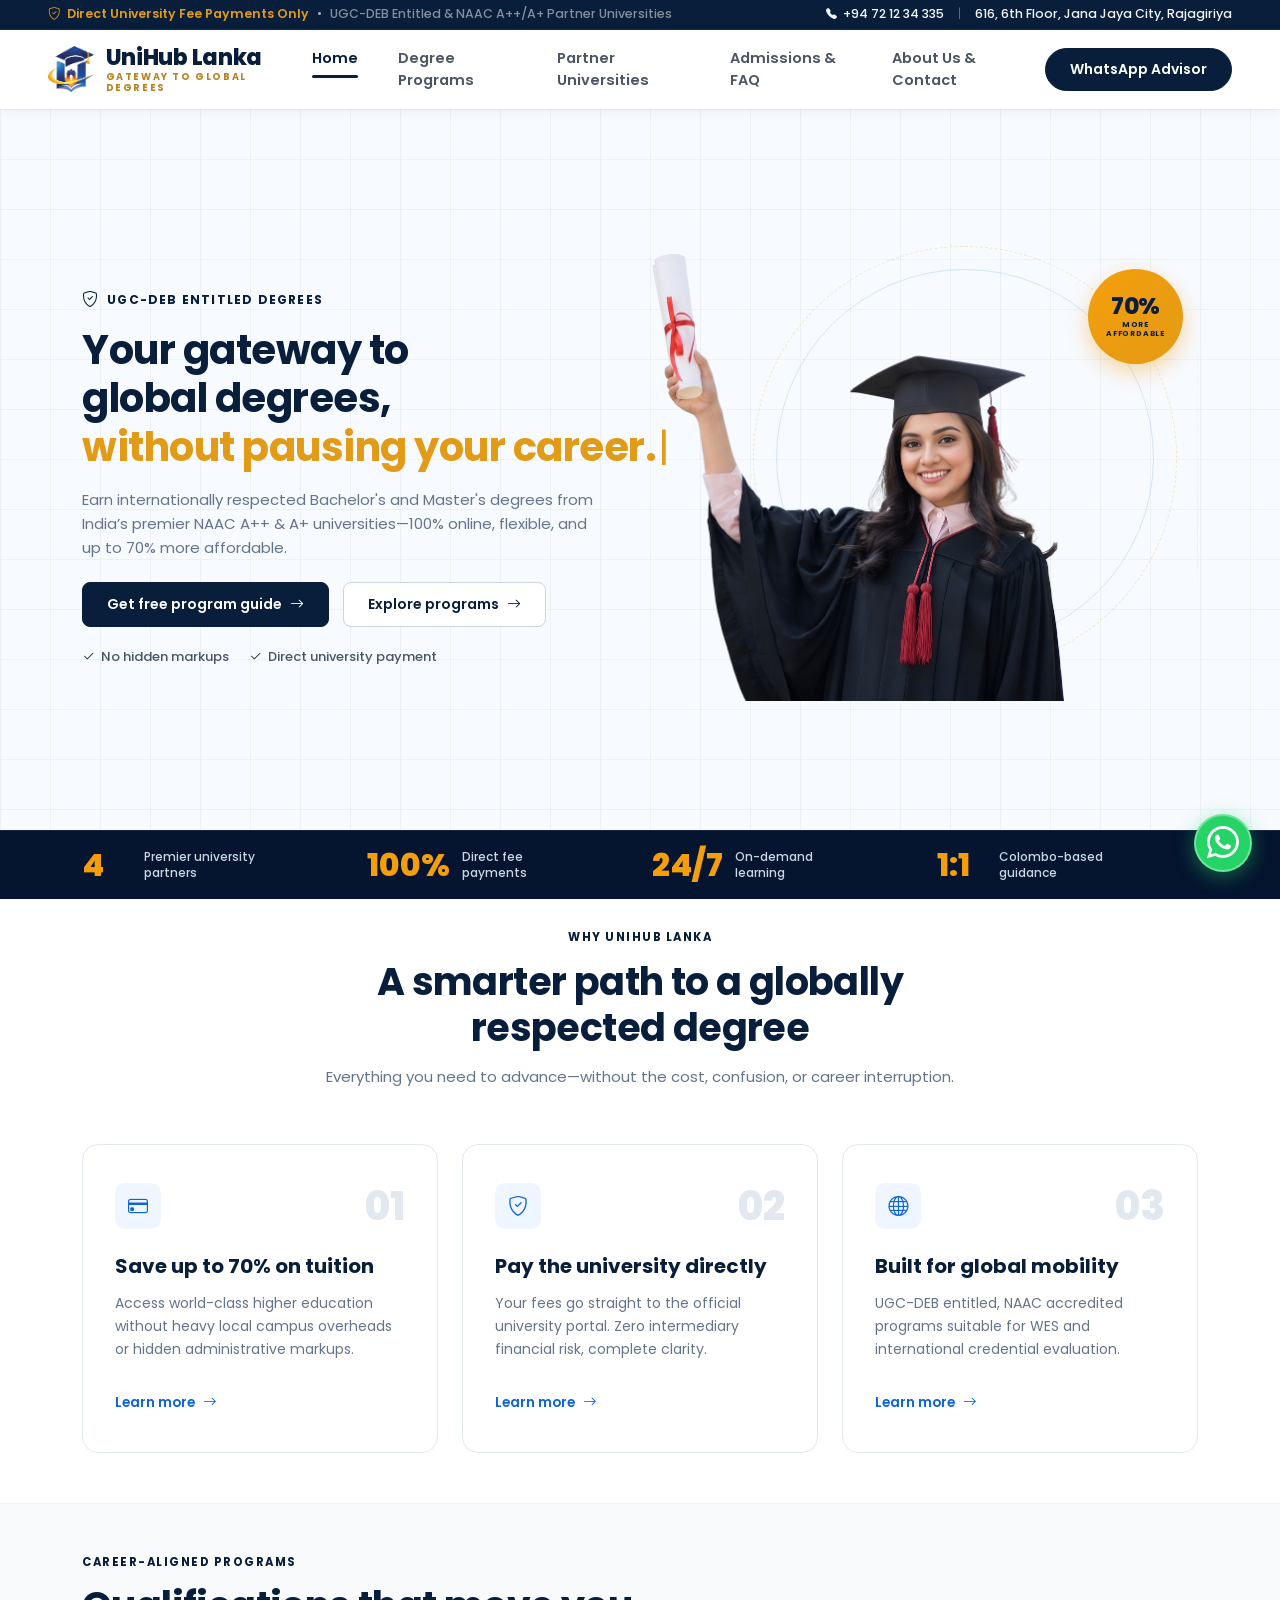
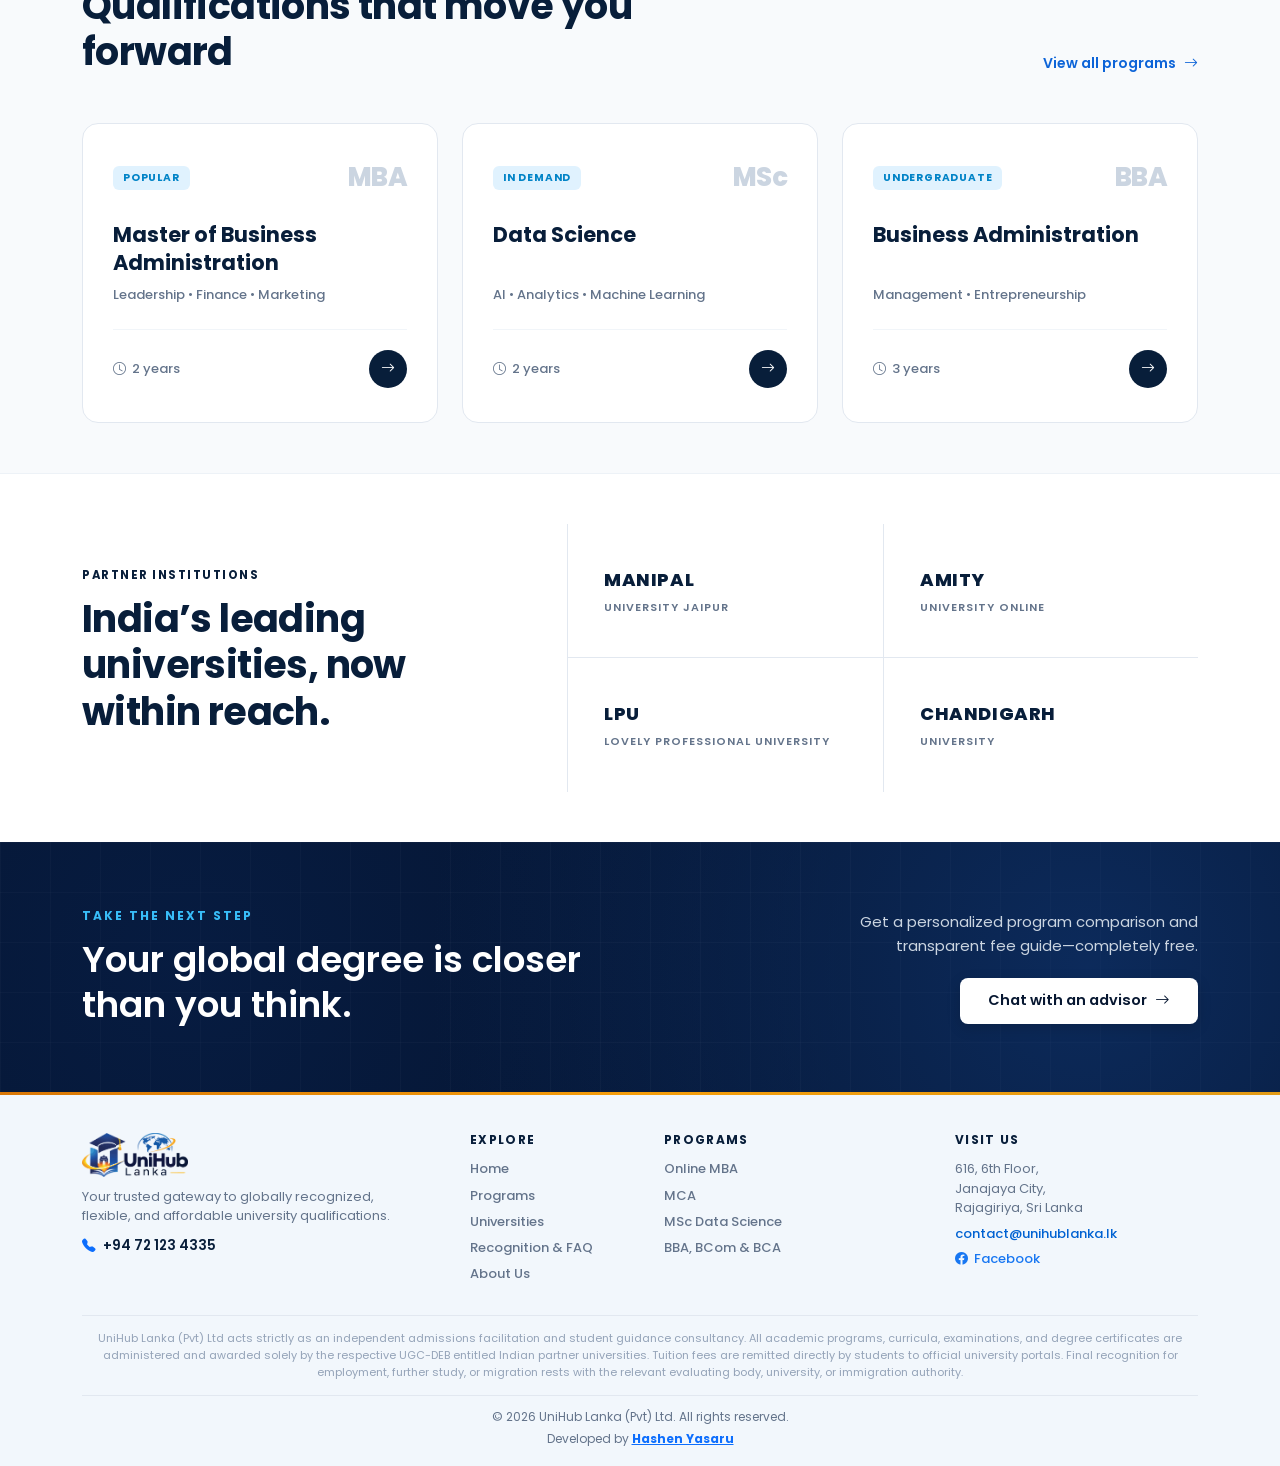
==== index.html @ 84b4eb57 "j" ====
<!DOCTYPE html>
<html lang="en">

<head>
  <meta charset="UTF-8">
  <meta name="viewport" content="width=device-width, initial-scale=1.0">
  <title>UniHub Lanka - Gateway to Global Degrees</title>

  <!-- Google Fonts: Poppins -->
  <link rel="preconnect" href="https://fonts.googleapis.com">
  <link rel="preconnect" href="https://fonts.gstatic.com" crossorigin>
  <link href="https://fonts.googleapis.com/css2?family=Poppins:wght@400;500;600;700;800&display=swap" rel="stylesheet">

  <!-- Bootstrap 5 CSS -->
  <link href="https://cdn.jsdelivr.net/npm/bootstrap@5.3.3/dist/css/bootstrap.min.css" rel="stylesheet">

  <!-- Bootstrap Icons -->
  <link rel="stylesheet" href="https://cdn.jsdelivr.net/npm/bootstrap-icons@1.11.3/font/bootstrap-icons.min.css">

  <!-- Custom CSS -->
  <link rel="stylesheet" href="css/style.css">
</head>

<body>

  <!-- ===================================================
       TOP ANNOUNCEMENT BAR (Top Strip)
       =================================================== -->
  <header class="top-bar">
    <div class="container-fluid px-lg-5 px-3">
      <div class="d-flex flex-wrap justify-content-between align-items-center gap-2">

        <!-- Left: Trust Badges -->
        <div class="d-flex align-items-center flex-wrap">
          <span class="top-bar-badge">
            <i class="bi bi-shield-check"></i> Direct University Fee Payments Only
          </span>
          <span class="top-bar-divider-dot">•</span>
          <span class="text-white-50">UGC-DEB Entitled & NAAC A++/A+ Partner Universities</span>
        </div>

        <!-- Right: Contact & Location Info -->
        <div class="d-none d-md-flex align-items-center">
          <a href="tel:+94721234335" class="top-bar-info">
            <i class="bi bi-telephone-fill small"></i> +94 72 12 34 335
          </a>
          <span class="top-bar-sep">|</span>
          <span class="top-bar-info">
            616, 6th Floor, Jana Jaya City, Rajagiriya
          </span>
        </div>

      </div>
    </div>
  </header>

  <!-- ===================================================
       MAIN NAVIGATION BAR
       =================================================== -->
  <nav class="navbar navbar-expand-lg main-navbar">
    <div class="container-fluid px-lg-5 px-3">

      <!-- Logo & Brand Name -->
      <a class="brand-wrapper" href="index.html">
        <img src="assest/1.png" alt="UniHub Lanka Logo" class="brand-emblem">
        <div class="brand-text-group">
          <span class="brand-title">UniHub Lanka</span>
          <span class="brand-subtitle">GATEWAY TO GLOBAL DEGREES</span>
        </div>
      </a>

      <!-- Mobile Hamburger Toggler Button -->
      <button class="navbar-toggler border-0 shadow-none" type="button" data-bs-toggle="collapse"
        data-bs-target="#unihubNavbar" aria-controls="unihubNavbar" aria-expanded="false"
        aria-label="Toggle navigation">
        <i class="bi bi-list fs-1 text-dark"></i>
      </button>

      <!-- Nav Links & CTA -->
      <div class="collapse navbar-collapse" id="unihubNavbar">

        <!-- Navigation Links -->
        <ul class="navbar-nav mx-auto mb-2 mb-lg-0">
          <li class="nav-item">
            <a class="nav-link active" aria-current="page" href="index.html">Home</a>
          </li>
          <li class="nav-item">
            <a class="nav-link" href="programs.html">Degree Programs</a>
          </li>
          <li class="nav-item">
            <a class="nav-link" href="universities.html">Partner Universities</a>
          </li>
          <li class="nav-item">
            <a class="nav-link" href="admissions-faq.html">Admissions & FAQ</a>
          </li>
          <li class="nav-item">
            <a class="nav-link" href="about.html">About Us & Contact</a>
          </li>
        </ul>

        <!-- Right CTA Button -->
        <div class="nav-cta-wrapper d-flex align-items-center">
          <a href="https://wa.me/94721234335" target="_blank" rel="noopener noreferrer" class="btn-whatsapp-advisor">
            WhatsApp Advisor
          </a>
        </div>

      </div>

    </div>
  </nav>

  <!-- ===================================================
       HOMEPAGE HERO SECTION
       =================================================== -->
  <section class="home-hero-section">
    <div class="container hero-main-container">
      <div class="row align-items-center hero-row">

        <!-- Left Content Column -->
        <div class="col-lg-6 col-12 hero-content-col">
          <div class="hero-entitled-badge">
            <i class="bi bi-shield-check"></i> UGC-DEB ENTITLED DEGREES
          </div>
          <h1 class="home-hero-title">
            Your gateway to<br>
            global degrees,<br>
            <span class="typewriter-line"><span id="typewriterText" class="typewriter-dynamic">without pausing your
                career.</span><span class="typewriter-cursor">|</span></span>
          </h1>
          <p class="home-hero-subtext">
            Earn internationally respected Bachelor's and Master's degrees from India’s premier NAAC A++ & A+
            universities—100% online, flexible, and up to 70% more affordable.
          </p>
          <div class="home-hero-btns">
            <a href="https://wa.me/94721234335?text=Hello%20UniHub%20Lanka,%20I%20would%20like%20to%20get%20a%20free%20program%20guide."
              target="_blank" rel="noopener noreferrer" class="btn-hero-primary">
              Get free program guide <i class="bi bi-arrow-right"></i>
            </a>
            <a href="programs.html" class="btn-hero-secondary">
              Explore programs <i class="bi bi-arrow-right"></i>
            </a>
          </div>
          <div class="hero-trust-checks">
            <span><i class="bi bi-check2"></i> No hidden markups</span>
            <span><i class="bi bi-check2"></i> Direct university payment</span>
          </div>
        </div>

        <!-- Right Visual Column -->
        <div class="col-lg-6 col-12 hero-visual-col">
          <div class="home-hero-visual">
            <div class="hero-ring-back"></div>
            <div class="hero-floating-badge">
              <span class="floating-badge-percent">70%</span>
              <span class="floating-badge-label">MORE<br>AFFORDABLE</span>
            </div>
            <img src="assest/hero-graduate.png" alt="UniHub Lanka Graduate Student" class="hero-student-img">
          </div>
        </div>

      </div>
    </div>

    <!-- Bottom Dark Stats Strip -->
    <div class="hero-stats-strip">
      <div class="container">
        <div class="row g-4 align-items-center justify-content-between">
          <div class="col-6 col-lg-3 hero-stat-item">
            <div class="stat-number">4</div>
            <div class="stat-label">Premier university<br>partners</div>
          </div>
          <div class="col-6 col-lg-3 hero-stat-item">
            <div class="stat-number">100%</div>
            <div class="stat-label">Direct fee<br>payments</div>
          </div>
          <div class="col-6 col-lg-3 hero-stat-item">
            <div class="stat-number">24/7</div>
            <div class="stat-label">On-demand<br>learning</div>
          </div>
          <div class="col-6 col-lg-3 hero-stat-item">
            <div class="stat-number">1:1</div>
            <div class="stat-label">Colombo-based<br>guidance</div>
          </div>
        </div>
      </div>
    </div>
  </section>

  <!-- ===================================================
       SECTION 2: WHY UNIHUB LANKA
       =================================================== -->
  <section class="home-why-section">
    <div class="container">

      <!-- Section Header -->
      <div class="text-center">
        <span class="home-section-tag">WHY UNIHUB LANKA</span>
        <h2 class="home-section-title">A smarter path to a globally<br class="d-none d-md-block"> respected degree</h2>
        <p class="home-section-subtitle">
          Everything you need to advance—without the cost, confusion, or career interruption.
        </p>
      </div>

      <!-- 3 Feature Cards -->
      <div class="row g-4">

        <!-- Card 01 -->
        <div class="col-lg-4 col-md-6">
          <div class="why-card">
            <div>
              <div class="why-card-top">
                <div class="why-icon-box">
                  <i class="bi bi-credit-card"></i>
                </div>
                <div class="why-watermark">01</div>
              </div>
              <h3 class="why-card-title">Save up to 70% on tuition</h3>
              <p class="why-card-text">
                Access world-class higher education without heavy local campus overheads or hidden administrative
                markups.
              </p>
            </div>
            <div>
              <a href="programs.html" class="why-card-link">
                Learn more <i class="bi bi-arrow-right"></i>
              </a>
            </div>
          </div>
        </div>

        <!-- Card 02 -->
        <div class="col-lg-4 col-md-6">
          <div class="why-card">
            <div>
              <div class="why-card-top">
                <div class="why-icon-box">
                  <i class="bi bi-shield-check"></i>
                </div>
                <div class="why-watermark">02</div>
              </div>
              <h3 class="why-card-title">Pay the university directly</h3>
              <p class="why-card-text">
                Your fees go straight to the official university portal. Zero intermediary financial risk, complete
                clarity.
              </p>
            </div>
            <div>
              <a href="admissions-faq.html" class="why-card-link">
                Learn more <i class="bi bi-arrow-right"></i>
              </a>
            </div>
          </div>
        </div>

        <!-- Card 03 -->
        <div class="col-lg-4 col-md-6">
          <div class="why-card">
            <div>
              <div class="why-card-top">
                <div class="why-icon-box">
                  <i class="bi bi-globe"></i>
                </div>
                <div class="why-watermark">03</div>
              </div>
              <h3 class="why-card-title">Built for global mobility</h3>
              <p class="why-card-text">
                UGC-DEB entitled, NAAC accredited programs suitable for WES and international credential evaluation.
              </p>
            </div>
            <div>
              <a href="universities.html" class="why-card-link">
                Learn more <i class="bi bi-arrow-right"></i>
              </a>
            </div>
          </div>
        </div>

      </div>
    </div>
  </section>

  <!-- ===================================================
       SECTION 3: CAREER-ALIGNED PROGRAMS
       =================================================== -->
  <section class="home-programs-section">
    <div class="container">

      <!-- Section Header -->
      <div class="d-flex flex-column flex-md-row justify-content-between align-items-md-end gap-3 mb-5">
        <div>
          <span class="home-section-tag">CAREER-ALIGNED PROGRAMS</span>
          <h2 class="home-section-title mb-0">Qualifications that move you<br class="d-none d-md-block"> forward</h2>
        </div>
        <div>
          <a href="programs.html" class="home-programs-header-link">
            View all programs <i class="bi bi-arrow-right"></i>
          </a>
        </div>
      </div>

      <!-- 3 Program Cards -->
      <div class="row g-4">

        <!-- Program 1: MBA -->
        <div class="col-lg-4 col-md-6">
          <div class="home-program-card">
            <div>
              <div class="home-prog-top">
                <span class="home-prog-badge">POPULAR</span>
                <span class="home-prog-watermark">MBA</span>
              </div>
              <h3 class="home-prog-title">Master of Business Administration</h3>
              <p class="home-prog-subtitle">Leadership • Finance • Marketing</p>
            </div>
            <div class="home-prog-divider">
              <span class="home-prog-duration">
                <i class="bi bi-clock"></i> 2 years
              </span>
              <a href="programs.html" class="home-prog-arrow-btn" aria-label="Explore MBA">
                <i class="bi bi-arrow-right"></i>
              </a>
            </div>
          </div>
        </div>

        <!-- Program 2: MSc Data Science -->
        <div class="col-lg-4 col-md-6">
          <div class="home-program-card">
            <div>
              <div class="home-prog-top">
                <span class="home-prog-badge">IN DEMAND</span>
                <span class="home-prog-watermark">MSc</span>
              </div>
              <h3 class="home-prog-title">Data Science</h3>
              <p class="home-prog-subtitle">AI • Analytics • Machine Learning</p>
            </div>
            <div class="home-prog-divider">
              <span class="home-prog-duration">
                <i class="bi bi-clock"></i> 2 years
              </span>
              <a href="programs.html" class="home-prog-arrow-btn" aria-label="Explore Data Science">
                <i class="bi bi-arrow-right"></i>
              </a>
            </div>
          </div>
        </div>

        <!-- Program 3: BBA -->
        <div class="col-lg-4 col-md-6">
          <div class="home-program-card">
            <div>
              <div class="home-prog-top">
                <span class="home-prog-badge">UNDERGRADUATE</span>
                <span class="home-prog-watermark">BBA</span>
              </div>
              <h3 class="home-prog-title">Business Administration</h3>
              <p class="home-prog-subtitle">Management • Entrepreneurship</p>
            </div>
            <div class="home-prog-divider">
              <span class="home-prog-duration">
                <i class="bi bi-clock"></i> 3 years
              </span>
              <a href="programs.html" class="home-prog-arrow-btn" aria-label="Explore Business Administration">
                <i class="bi bi-arrow-right"></i>
              </a>
            </div>
          </div>
        </div>

      </div>
    </div>
  </section>

  <!-- ===================================================
       FINAL SECTION: PARTNER INSTITUTIONS
       =================================================== -->
  <section class="home-partners-section">
    <div class="container">
      <div class="row align-items-center g-5">

        <!-- Left Heading Column -->
        <div class="col-lg-5 col-12">
          <span class="home-section-tag">PARTNER INSTITUTIONS</span>
          <h2 class="home-section-title">India’s leading universities, now within reach.</h2>
        </div>

        <!-- Right 2x2 University Grid -->
        <div class="col-lg-7 col-12">
          <div class="partner-grid-box">

            <!-- Manipal -->
            <a href="universities.html" class="partner-grid-cell">
              <div class="partner-grid-name">MANIPAL</div>
              <p class="partner-grid-sub">UNIVERSITY JAIPUR</p>
            </a>

            <!-- Amity -->
            <a href="universities.html" class="partner-grid-cell">
              <div class="partner-grid-name">AMITY</div>
              <p class="partner-grid-sub">UNIVERSITY ONLINE</p>
            </a>

            <!-- LPU -->
            <a href="universities.html" class="partner-grid-cell">
              <div class="partner-grid-name">LPU</div>
              <p class="partner-grid-sub">LOVELY PROFESSIONAL UNIVERSITY</p>
            </a>

            <!-- Chandigarh -->
            <a href="universities.html" class="partner-grid-cell">
              <div class="partner-grid-name">CHANDIGARH</div>
              <p class="partner-grid-sub">UNIVERSITY</p>
            </a>

          </div>
        </div>

      </div>
    </div>
  </section>
  <section class="pre-footer-cta">
    <div class="container">
      <div class="row align-items-center justify-content-between g-4">

        <!-- Left Headline -->
        <div class="col-lg-6">
          <span class="cta-tagline">TAKE THE NEXT STEP</span>
          <h2 class="cta-heading">Your global degree is closer than you think.</h2>
        </div>

        <!-- Right Subtext & Button -->
        <div class="col-lg-5 col-xl-4 text-lg-end">
          <p class="cta-desc ms-lg-auto">Get a personalized program comparison and transparent fee guide—completely
            free.</p>
          <a href="https://wa.me/94721234335?text=Hello%20UniHub%20Lanka,%20I%20would%20like%20to%20chat%20with%20an%20advisor."
            target="_blank" rel="noopener noreferrer" class="btn-cta-white">
            Chat with an advisor <i class="bi bi-arrow-right"></i>
          </a>
        </div>

      </div>
    </div>
  </section>

  <!-- Gold Thin Accent Line -->
  <div class="gold-stripe-divider"></div>

  <!-- ===================================================
       GLOBAL SITE FOOTER
       =================================================== -->
  <footer class="site-footer" id="about-contact">
    <div class="container">

      <!-- Top 4 Columns Grid -->
      <div class="row g-4 g-lg-5 justify-content-between">

        <!-- Column 1: Brand & Contact -->
        <div class="col-lg-4 col-md-6">
          <a href="index.html" class="d-inline-block">
            <img src="assest/unihub.png" alt="UniHub Lanka Logo" class="footer-logo">
          </a>
          <p class="footer-brand-desc">
            Your trusted gateway to globally recognized, flexible, and affordable university qualifications.
          </p>
          <div>
            <a href="tel:+94721234335" class="footer-contact-item">
              <i class="bi bi-telephone-fill text-primary"></i> +94 72 123 4335
            </a>
          </div>
        </div>

        <!-- Column 2: Explore -->
        <div class="col-lg-2 col-md-6 col-6">
          <h4 class="footer-widget-title">EXPLORE</h4>
          <ul class="footer-links-list">
            <li><a href="index.html">Home</a></li>
            <li><a href="programs.html">Programs</a></li>
            <li><a href="universities.html">Universities</a></li>
            <li><a href="admissions-faq.html">Recognition & FAQ</a></li>
            <li><a href="about.html">About Us</a></li>
          </ul>
        </div>

        <!-- Column 3: Programs -->
        <div class="col-lg-3 col-md-6 col-6">
          <h4 class="footer-widget-title">PROGRAMS</h4>
          <ul class="footer-links-list">
            <li><a href="programs.html#degreeTabs">Online MBA</a></li>
            <li><a href="programs.html#degreeTabs">MCA</a></li>
            <li><a href="programs.html#degreeTabs">MSc Data Science</a></li>
            <li><a href="programs.html#degreeTabs">BBA, BCom & BCA</a></li>
          </ul>
        </div>

        <!-- Column 4: Visit Us -->
        <div class="col-lg-3 col-md-6">
          <h4 class="footer-widget-title">VISIT US</h4>
          <div class="footer-address">
            616, 6th Floor,<br>
            Janajaya City,<br>
            Rajagiriya, Sri Lanka
          </div>
          <a href="mailto:contact@unihublanka.lk" class="footer-email">
            contact@unihublanka.lk
          </a>
          <div>
            <a href="https://www.facebook.com/p/UniHub-Lanka-61596291643343/" target="_blank" rel="noopener noreferrer"
              class="footer-fb-link">
              <i class="bi bi-facebook"></i> Facebook
            </a>
          </div>
        </div>

      </div>

      <!-- Mandatory Disclosure Text -->
      <div class="footer-disclosure">
        <p class="footer-disclosure-text" align="center">
          UniHub Lanka (Pvt) Ltd acts strictly as an independent admissions facilitation and student guidance
          consultancy. All academic programs, curricula, examinations, and degree certificates are administered and
          awarded solely by the respective UGC-DEB entitled Indian partner universities. Tuition fees are remitted
          directly by students to official university portals. Final recognition for employment, further study, or
          migration rests with the relevant evaluating body, university, or immigration authority.
        </p>
      </div>

      <!-- Bottom Credits Bar -->
      <div class="footer-bottom-bar">
        <div class="mb-1">© 2026 UniHub Lanka (Pvt) Ltd. All rights reserved.</div>
        <div>Developed by <span class="developer-credit"><a href="https://www.linkedin.com/in/hashen-yasaru/ ">Hashen
              Yasaru</a></span></div>
      </div>

    </div>
  </footer>

  <!-- ===================================================
       FLOATING WHATSAPP BUTTON (On all pages)
       =================================================== -->
  <a href="https://wa.me/94721234335" target="_blank" rel="noopener noreferrer" class="floating-whatsapp"
    aria-label="Chat on WhatsApp">
    <i class="bi bi-whatsapp"></i>
  </a>

  <!-- Bootstrap 5 JS Bundle -->
  <script src="https://cdn.jsdelivr.net/npm/bootstrap@5.3.3/dist/js/bootstrap.bundle.min.js"></script>

  <!-- Typewriter Effect Script & Header Height Calculation -->
  <script>
    function updateHeaderHeight() {
      const topBar = document.querySelector('.top-bar');
      const navbar = document.querySelector('.main-navbar');
      const total = (topBar ? topBar.offsetHeight : 0) + (navbar ? navbar.offsetHeight : 0);
      if (total > 0) {
        document.documentElement.style.setProperty('--header-height', total + 'px');
      }
    }
    window.addEventListener('resize', updateHeaderHeight);
    window.addEventListener('load', updateHeaderHeight);
    document.addEventListener('DOMContentLoaded', updateHeaderHeight);

    document.addEventListener("DOMContentLoaded", function () {
      updateHeaderHeight();

      const phrases = [
        "without pausing your career.",
        "with direct university fees.",
        "with 100% online flexibility."
      ];
      const textColor = "#e29b16";

      const textElement = document.getElementById("typewriterText");
      if (!textElement) return;

      textElement.style.color = textColor;

      let phraseIndex = 0;
      let charIndex = phrases[0].length;
      let isDeleting = false;
      const typeSpeed = 65;
      const deleteSpeed = 30;
      const delayBetween = 2400;

      function type() {
        const currentText = phrases[phraseIndex];
        textElement.style.color = textColor;

        if (isDeleting) {
          textElement.textContent = currentText.substring(0, charIndex - 1);
          charIndex--;
        } else {
          textElement.textContent = currentText.substring(0, charIndex + 1);
          charIndex++;
        }

        let speed = isDeleting ? deleteSpeed : typeSpeed;

        if (!isDeleting && charIndex === currentText.length) {
          speed = delayBetween;
          isDeleting = true;
        } else if (isDeleting && charIndex === 0) {
          isDeleting = false;
          phraseIndex = (phraseIndex + 1) % phrases.length;
          speed = 350;
        }

        setTimeout(type, speed);
      }

      // Initial delay before first delete
      setTimeout(() => {
        isDeleting = true;
        type();
      }, delayBetween);
    });
  </script>
</body>

</html>
---- css/style.css ----
/* UniHub Lanka Custom Stylesheet */
:root {
  --primary-navy: #081e3a;
  --navy-dark: #051427;
  --navy-hero-start: #0c2759;
  --navy-hero-end: #041026;
  --accent-gold: #e29b16;
  --gold-text: #b68222;
  --check-gold: #f59e0b;
  --tag-blue: #38bdf8;
  --nav-text: #374151;
  --nav-text-hover: #081e3a;
  --light-bg: #f8fafc;
  --border-color: #e5e7eb;
  --header-height: 94px;
}

body {
  font-family: 'Poppins', sans-serif;
  color: var(--nav-text);
  background-color: #ffffff;
  margin: 0;
  padding: 0;
  overflow-x: hidden;
}

/* ===================================================
   1. TOP ANNOUNCEMENT BAR
   =================================================== */
.top-bar {
  background-color: var(--primary-navy);
  color: #f1f5f9;
  font-size: 12.5px;
  font-weight: 500;
  padding: 5px 0;
  border-bottom: 1px solid rgba(255, 255, 255, 0.08);
}

.top-bar a {
  color: inherit;
  text-decoration: none;
  transition: opacity 0.2s ease;
}

.top-bar a:hover {
  opacity: 0.85;
}

.top-bar-badge {
  color: var(--accent-gold);
  font-weight: 600;
  display: inline-flex;
  align-items: center;
  gap: 6px;
}

.top-bar-divider-dot {
  display: inline-block;
  margin: 0 8px;
  opacity: 0.7;
}

.top-bar-sep {
  display: inline-block;
  margin: 0 14px;
  opacity: 0.4;
  font-weight: 300;
}

.top-bar-info {
  display: inline-flex;
  align-items: center;
  gap: 6px;
}

/* ===================================================
   2. MAIN NAVIGATION BAR
   =================================================== */
.main-navbar {
  background-color: #ffffff;
  padding: 8px 0;
  box-shadow: 0 2px 12px rgba(8, 30, 58, 0.06);
  position: sticky;
  top: 0;
  z-index: 1030;
}

/* Brand Logo */
.brand-wrapper {
  display: flex;
  align-items: center;
  gap: 12px;
  text-decoration: none;
}

.brand-emblem {
  height: 46px;
  width: auto;
  object-fit: contain;
}

.brand-text-group {
  display: flex;
  flex-direction: column;
  line-height: 1.15;
}

.brand-title {
  font-size: 22px;
  font-weight: 800;
  color: var(--primary-navy);
  letter-spacing: -0.3px;
  margin: 0;
}

.brand-subtitle {
  font-size: 9.5px;
  font-weight: 700;
  color: var(--gold-text);
  letter-spacing: 1.6px;
  text-transform: uppercase;
  margin-top: 2px;
}

/* Nav Links */
.navbar-nav .nav-item {
  position: relative;
  margin: 0 4px;
}

.navbar-nav .nav-link {
  font-size: 14.5px;
  font-weight: 600;
  color: #4b5563;
  padding: 10px 16px !important;
  transition: color 0.2s ease;
  position: relative;
}

.navbar-nav .nav-link:hover {
  color: var(--primary-navy);
}

.navbar-nav .nav-link.active {
  color: var(--primary-navy);
}

/* Active bottom line indicator matching screenshot */
.navbar-nav .nav-link.active::after {
  content: '';
  position: absolute;
  bottom: 2px;
  left: 16px;
  right: 16px;
  height: 3px;
  background-color: var(--primary-navy);
  border-radius: 2px;
}

/* WhatsApp Advisor CTA Button in Navbar */
.btn-whatsapp-advisor {
  background-color: var(--primary-navy);
  color: #ffffff !important;
  font-size: 14px;
  font-weight: 600;
  padding: 10px 24px;
  border-radius: 50px;
  text-decoration: none;
  display: inline-flex;
  align-items: center;
  justify-content: center;
  gap: 8px;
  transition: all 0.25s ease;
  border: 1.5px solid var(--primary-navy);
  white-space: nowrap;
}

.btn-whatsapp-advisor:hover {
  background-color: #0d2c54;
  border-color: #0d2c54;
  transform: translateY(-1px);
  box-shadow: 0 4px 14px rgba(8, 30, 58, 0.2);
}

/* ===================================================
   3. FLOATING WHATSAPP BUTTON (Present on all pages)
   =================================================== */
.floating-whatsapp {
  position: fixed;
  bottom: 28px;
  right: 28px;
  z-index: 1050;
  display: flex;
  align-items: center;
  justify-content: center;
  width: 58px;
  height: 58px;
  background-color: #25d366;
  color: #ffffff !important;
  border-radius: 50%;
  font-size: 32px;
  box-shadow: 0 4px 20px rgba(37, 211, 102, 0.45);
  transition: transform 0.25s ease, box-shadow 0.25s ease;
  text-decoration: none;
  border: 2px solid rgba(255, 255, 255, 0.35);
}

.floating-whatsapp:hover {
  transform: scale(1.08) translateY(-2px);
  box-shadow: 0 8px 25px rgba(37, 211, 102, 0.6);
  color: #ffffff;
}

/* ===================================================
   4. DEGREE PROGRAMS HERO SECTION
   =================================================== */
.programs-hero {
  position: relative;
  background-color: #05142f;
  background-image:
    radial-gradient(circle at 75% 25%, #0f346e 0%, transparent 55%),
    radial-gradient(circle at 20% 80%, #08214d 0%, transparent 60%),
    linear-gradient(rgba(255, 255, 255, 0.05) 1px, transparent 1px),
    linear-gradient(90deg, rgba(255, 255, 255, 0.05) 1px, transparent 1px);
  background-size: 100% 100%, 100% 100%, 55px 55px, 55px 55px;
  background-position: 0 0, 0 0, -1px -1px, -1px -1px;
  color: #ffffff;
  padding: 100px 0 110px;
  overflow: hidden;
  text-align: center;
}

/* Faint Decorative Background Ring (as seen in screenshot top-right) */
.programs-hero::before {
  content: '';
  position: absolute;
  top: -120px;
  right: 15%;
  width: 550px;
  height: 550px;
  border-radius: 50%;
  border: 1px solid rgba(255, 255, 255, 0.06);
  pointer-events: none;
}

.programs-hero::after {
  content: '';
  position: absolute;
  top: -200px;
  right: 10%;
  width: 750px;
  height: 750px;
  border-radius: 50%;
  border: 1px solid rgba(255, 255, 255, 0.04);
  pointer-events: none;
}

/* Programs Pill Tag */
.hero-tag {
  display: inline-block;
  color: var(--tag-blue);
  font-size: 13px;
  font-weight: 700;
  letter-spacing: 2.5px;
  text-transform: uppercase;
  margin-bottom: 22px;
}

/* Programs Main Title */
.programs-hero-title {
  font-size: 52px;
  font-weight: 600;
  line-height: 1.2;
  color: #ffffff;
  max-width: 900px;
  margin: 0 auto 20px auto;
  letter-spacing: -0.5px;
}

/* Programs Subtitle */
.programs-hero-subtitle {
  font-size: 16.5px;
  font-weight: 400;
  line-height: 1.65;
  color: #cbd5e1;
  max-width: 720px;
  margin: 0 auto 36px auto;
}

/* Feature Check Badges Row */
.programs-hero-features {
  display: flex;
  align-items: center;
  justify-content: center;
  flex-wrap: wrap;
  gap: 32px;
}

.hero-feature-item {
  display: inline-flex;
  align-items: center;
  gap: 8px;
  font-size: 15px;
  font-weight: 500;
  color: #f1f5f9;
}

.hero-feature-check {
  color: var(--check-gold);
  font-size: 16px;
  font-weight: 800;
  display: inline-flex;
  align-items: center;
  justify-content: center;
}

/* ===================================================
   5. RESPONSIVE CUSTOMIZATIONS
   =================================================== */
@media (max-width: 991.98px) {
  .top-bar {
    font-size: 11.5px;
    padding: 6px 0;
  }

  .top-bar-sep {
    margin: 0 8px;
  }

  .navbar-nav {
    padding: 16px 0 10px;
  }

  .navbar-nav .nav-link.active::after {
    left: 16px;
    right: auto;
    width: 40px;
    bottom: 4px;
  }

  .nav-cta-wrapper {
    margin-top: 12px;
    padding-bottom: 8px;
  }

  .brand-emblem {
    height: 44px;
  }

  .brand-title {
    font-size: 19px;
  }

  .brand-subtitle {
    font-size: 8.5px;
    letter-spacing: 1.2px;
  }

  .programs-hero {
    padding: 70px 0 80px;
  }

  .programs-hero-title {
    font-size: 36px;
  }

  .programs-hero-subtitle {
    font-size: 15px;
    padding: 0 15px;
  }

  .programs-hero-features {
    gap: 18px;
  }
}

@media (max-width: 575.98px) {
  .programs-hero-title {
    font-size: 28px;
  }

  .programs-hero-features {
    flex-direction: column;
    gap: 12px;
  }

  .floating-whatsapp {
    bottom: 20px;
    right: 20px;
    width: 50px;
    height: 50px;
    font-size: 28px;
  }
}

/* ===================================================
   6. DEGREE PROGRAMS SECTION & TABS (Balanced Brand Palette)
   =================================================== */
.programs-section {
  background-color: #f8fafc;
  padding: 65px 0 95px;
}

/* Tabs Toggle Pills Container */
.programs-tabs-nav {
  display: inline-flex;
  background-color: #ffffff;
  padding: 5px;
  border-radius: 10px;
  border: 1px solid #e2e8f0;
  box-shadow: 0 2px 8px rgba(8, 30, 58, 0.04);
}

.programs-tabs-nav .nav-link {
  color: #475569;
  font-size: 14.5px;
  font-weight: 600;
  padding: 10px 26px;
  border-radius: 8px;
  border: none;
  background-color: transparent;
  transition: all 0.2s ease;
}

.programs-tabs-nav .nav-link:hover:not(.active) {
  color: var(--primary-navy);
}

.programs-tabs-nav .nav-link.active {
  background-color: var(--primary-navy) !important;
  color: #ffffff !important;
  box-shadow: 0 3px 10px rgba(8, 30, 58, 0.25);
}

/* Program Card */
.program-item-card {
  background: #ffffff;
  border: 1px solid #e2e8f0;
  border-radius: 16px;
  padding: 30px 36px;
  margin-bottom: 22px;
  transition: transform 0.25s ease, box-shadow 0.25s ease, border-color 0.25s ease;
}

.program-item-card:hover {
  border-color: #cbd5e1;
  box-shadow: 0 10px 30px rgba(8, 30, 58, 0.07);
  transform: translateY(-2px);
}

/* Left Index Number */
.program-card-num {
  font-size: 14px;
  font-weight: 600;
  color: #94a3b8;
  min-width: 28px;
  letter-spacing: 0.5px;
}

/* Square Acronym Badge Box (Royal Blue + Soft Ice Tint, Gold on Hover) */
.program-badge-box {
  width: 76px;
  height: 76px;
  min-width: 76px;
  background-color: #f0f7ff;
  border: 1px solid #dbeafe;
  border-radius: 14px;
  display: flex;
  flex-direction: column;
  align-items: center;
  justify-content: center;
  gap: 3px;
  color: #0b57d0;
  transition: all 0.25s ease;
}

.program-item-card:hover .program-badge-box {
  background-color: #081e3a;
  border-color: #081e3a;
  color: #ffffff;
}

.program-badge-box i,
.program-badge-box svg {
  font-size: 24px;
  line-height: 1;
  color: #0b57d0;
  transition: color 0.25s ease;
}

.program-item-card:hover .program-badge-box i,
.program-item-card:hover .program-badge-box svg {
  color: var(--accent-gold);
}

.program-badge-box .badge-acronym {
  font-size: 13px;
  font-weight: 700;
  letter-spacing: 0.5px;
  color: #0b57d0;
  transition: color 0.25s ease;
}

.program-item-card:hover .program-badge-box .badge-acronym {
  color: #ffffff;
}

/* Tag Pill (Soft Royal Blue Accent) */
.program-level-tag {
  display: inline-block;
  background-color: #eff6ff;
  color: #1d4ed8;
  border: 1px solid #dbeafe;
  font-size: 10.5px;
  font-weight: 700;
  letter-spacing: 0.8px;
  text-transform: uppercase;
  padding: 3px 10px;
  border-radius: 4px;
  margin-bottom: 8px;
}

/* Title & Description */
.program-card-title {
  font-size: 22px;
  font-weight: 700;
  color: #081e3a;
  margin-bottom: 6px;
  letter-spacing: -0.2px;
}

.program-card-desc {
  font-size: 14px;
  color: #64748b;
  line-height: 1.55;
  margin-bottom: 18px;
}

/* Meta Info Items with Dual-Color Accents */
.program-meta-list {
  display: flex;
  flex-wrap: wrap;
  gap: 28px;
}

.program-meta-item {
  display: flex;
  align-items: flex-start;
  gap: 9px;
}

.program-meta-item:first-child i {
  color: #0b57d0;
  /* Duration Clock in Royal Blue */
  font-size: 16px;
  margin-top: 1px;
}

.program-meta-item:last-child i {
  color: #d97706;
  /* Minimum Entry Cap in Warm Gold */
  font-size: 16px;
  margin-top: 1px;
}

.program-meta-item .meta-label {
  font-size: 10px;
  font-weight: 700;
  color: #94a3b8;
  letter-spacing: 0.8px;
  text-transform: uppercase;
  margin-bottom: 1px;
}

.program-meta-item .meta-val {
  font-size: 13.5px;
  font-weight: 600;
  color: #1e293b;
}

/* Request Fee Guide Button (Gradient Royal Blue to Deep Navy) */
.btn-fee-guide {
  background: linear-gradient(135deg, #0d64d8 0%, #082d62 100%);
  color: #ffffff !important;
  font-size: 14px;
  font-weight: 600;
  padding: 12px 24px;
  border-radius: 8px;
  text-decoration: none;
  display: inline-flex;
  align-items: center;
  justify-content: center;
  gap: 9px;
  white-space: nowrap;
  transition: all 0.25s ease;
  border: none;
  box-shadow: 0 4px 14px rgba(13, 100, 216, 0.25);
}

.btn-fee-guide i {
  color: #fed7aa;
  transition: transform 0.2s ease;
}

.btn-fee-guide:hover {
  background: linear-gradient(135deg, #094eb0 0%, #051b3d 100%);
  transform: translateY(-2px);
  box-shadow: 0 6px 20px rgba(8, 45, 98, 0.35);
  color: #ffffff !important;
}

.btn-fee-guide:hover i {
  transform: translateX(3px);
  color: #ffffff;
}

/* Bottom Advisor Banner Card (Soft Blend + Gold Accent Stripe) */
.program-advisor-card {
  background: linear-gradient(135deg, #f0f7ff 0%, #fefcf9 100%);
  border: 1px solid #dbeafe;
  border-left: 4px solid var(--accent-gold);
  border-radius: 16px;
  padding: 28px 36px;
  margin-top: 28px;
  box-shadow: 0 4px 20px rgba(8, 30, 58, 0.04);
}

.program-advisor-card .advisor-icon {
  font-size: 26px;
  color: var(--accent-gold);
  line-height: 1;
}

.program-advisor-card .advisor-title {
  font-size: 18px;
  font-weight: 700;
  color: var(--primary-navy);
  margin-bottom: 4px;
}

.program-advisor-card .advisor-desc {
  font-size: 13.5px;
  color: #64748b;
  margin: 0;
  line-height: 1.55;
}

.btn-talk-advisor {
  background: linear-gradient(135deg, #081e3a 0%, #0f3d78 100%);
  color: #ffffff !important;
  font-size: 14px;
  font-weight: 600;
  padding: 12px 26px;
  border-radius: 8px;
  text-decoration: none;
  display: inline-flex;
  align-items: center;
  justify-content: center;
  gap: 9px;
  white-space: nowrap;
  transition: all 0.25s ease;
  border: none;
  box-shadow: 0 4px 14px rgba(8, 30, 58, 0.2);
}

.btn-talk-advisor i {
  color: var(--accent-gold);
  transition: transform 0.2s ease;
}

.btn-talk-advisor:hover {
  background: linear-gradient(135deg, #051427 0%, #0b2b54 100%);
  transform: translateY(-2px);
  box-shadow: 0 6px 20px rgba(8, 30, 58, 0.3);
  color: #ffffff !important;
}

.btn-talk-advisor:hover i {
  transform: translateX(3px);
}

/* Mobile & Tablet Adjustments for Program Cards */
@media (max-width: 991.98px) {
  .program-item-card {
    padding: 24px;
  }

  .program-advisor-card {
    padding: 24px;
  }

  .btn-fee-guide,
  .btn-talk-advisor {
    width: 100%;
  }
}

@media (max-width: 575.98px) {
  .programs-tabs-nav {
    width: 100%;
    flex-direction: column;
  }

  .programs-tabs-nav .nav-link {
    text-align: center;
    padding: 8px 16px;
  }

  .program-card-num {
    display: none;
  }

  .program-badge-box {
    width: 64px;
    height: 64px;
    min-width: 64px;
  }

  .program-card-title {
    font-size: 19px;
  }

  .program-meta-list {
    flex-direction: column;
    gap: 12px;
  }
}

/* ===================================================
   7. GLOBAL PRE-FOOTER CTA STRIP
   =================================================== */
.pre-footer-cta {
  background-color: #05142f;
  background-image:
    radial-gradient(circle at 85% 50%, rgba(15, 52, 110, 0.7) 0%, transparent 60%),
    radial-gradient(circle at 15% 50%, rgba(8, 33, 77, 0.6) 0%, transparent 60%),
    linear-gradient(rgba(255, 255, 255, 0.04) 1px, transparent 1px),
    linear-gradient(90deg, rgba(255, 255, 255, 0.04) 1px, transparent 1px);
  background-size: 100% 100%, 100% 100%, 50px 50px, 50px 50px;
  color: #ffffff;
  padding: 65px 0;
  position: relative;
  overflow: hidden;
}

.cta-tagline {
  color: #38bdf8;
  font-size: 12px;
  font-weight: 700;
  letter-spacing: 2px;
  text-transform: uppercase;
  margin-bottom: 12px;
  display: block;
}

.cta-heading {
  font-size: 36px;
  font-weight: 600;
  color: #ffffff;
  line-height: 1.25;
  margin: 0;
}

.cta-desc {
  font-size: 15px;
  color: #cbd5e1;
  line-height: 1.6;
  margin-bottom: 20px;
  max-width: 440px;
}

.btn-cta-white {
  background-color: #ffffff;
  color: #071731 !important;
  font-size: 14.5px;
  font-weight: 600;
  padding: 12px 28px;
  border-radius: 8px;
  text-decoration: none;
  display: inline-flex;
  align-items: center;
  justify-content: center;
  gap: 8px;
  transition: all 0.25s ease;
  box-shadow: 0 4px 14px rgba(0, 0, 0, 0.15);
}

.btn-cta-white:hover {
  background-color: #f1f5f9;
  transform: translateY(-2px);
  box-shadow: 0 6px 20px rgba(0, 0, 0, 0.22);
}

/* Gold Accent Stripe */
.gold-stripe-divider {
  height: 3px;
  background: linear-gradient(90deg, #d97706 0%, #f59e0b 50%, #e29b16 100%);
  width: 100%;
}

/* ===================================================
   8. MAIN SITE FOOTER (Compact & Packed)
   =================================================== */
.site-footer {
  background-color: #f2f7fc;
  color: #475569;
  padding: 38px 0 18px;
  font-size: 13.5px;
}

.footer-logo {
  height: 44px;
  width: auto;
  object-fit: contain;
  margin-bottom: 10px;
}

.footer-brand-desc {
  font-size: 13px;
  color: #64748b;
  line-height: 1.5;
  margin-bottom: 10px;
  max-width: 310px;
}

.footer-contact-item {
  display: inline-flex;
  align-items: center;
  gap: 7px;
  color: #081e3a;
  font-weight: 600;
  text-decoration: none;
  font-size: 13.5px;
  transition: color 0.2s ease;
}

.footer-contact-item:hover {
  color: #0062d2;
}

/* Footer Widget Headings */
.footer-widget-title {
  font-size: 12px;
  font-weight: 700;
  letter-spacing: 1.3px;
  color: #081e3a;
  text-transform: uppercase;
  margin-bottom: 12px;
}

/* Footer Navigation Links */
.footer-links-list {
  list-style: none;
  padding: 0;
  margin: 0;
}

.footer-links-list li {
  margin-bottom: 6px;
}

.footer-links-list a {
  color: #64748b;
  text-decoration: none;
  font-size: 13px;
  font-weight: 500;
  transition: color 0.2s ease, padding-left 0.2s ease;
}

.footer-links-list a:hover {
  color: #0062d2;
  padding-left: 3px;
}

.footer-address {
  font-size: 13px;
  color: #64748b;
  line-height: 1.5;
  margin-bottom: 6px;
}

.footer-email {
  color: #0062d2;
  text-decoration: none;
  font-size: 13px;
  font-weight: 500;
  display: inline-block;
}

.footer-email:hover {
  text-decoration: underline;
}

/* Facebook text link under email */
.footer-fb-link {
  display: inline-flex;
  align-items: center;
  gap: 6px;
  color: #1877f2;
  font-weight: 500;
  font-size: 13px;
  text-decoration: none;
  margin-top: 5px;
  transition: all 0.2s ease;
}

.footer-fb-link:hover {
  color: #0b57d0;
  text-decoration: underline;
}

/* Mandatory Disclosure */
.footer-disclosure {
  border-top: 1px solid #e2e8f0;
  margin-top: 24px;
  padding-top: 14px;
}

.footer-disclosure-text {
  font-size: 11px;
  color: #94a3b8;
  line-height: 1.55;
  margin: 0;
}

/* Bottom Bar Credits */
.footer-bottom-bar {
  border-top: 1px solid #e2e8f0;
  margin-top: 14px;
  padding-top: 12px;
  text-align: center;
  font-size: 12px;
  color: #64748b;
}

.developer-credit {
  color: #e29b16;
  font-weight: 700;
}

/* ===================================================
   9. ABOUT US & CONTACT PAGE STYLES
   =================================================== */

/* Who We Are & Mission Section */
.about-intro-section {
  padding: 85px 0 65px;
  background-color: #ffffff;
}

.section-tag-blue {
  color: #0284c7;
  font-size: 12px;
  font-weight: 700;
  letter-spacing: 2px;
  text-transform: uppercase;
  margin-bottom: 12px;
  display: inline-block;
}

.about-intro-title {
  font-size: 36px;
  font-weight: 700;
  color: #081e3a;
  line-height: 1.25;
  margin-bottom: 22px;
  letter-spacing: -0.5px;
}

.about-intro-desc {
  font-size: 14.5px;
  color: #475569;
  line-height: 1.7;
  margin-bottom: 16px;
}

/* Mission Card */
.mission-card {
  background-color: #05142f;
  background-image:
    radial-gradient(circle at 90% 20%, rgba(15, 52, 110, 0.6) 0%, transparent 60%),
    linear-gradient(rgba(255, 255, 255, 0.03) 1px, transparent 1px),
    linear-gradient(90deg, rgba(255, 255, 255, 0.03) 1px, transparent 1px);
  background-size: 100% 100%, 40px 40px, 40px 40px;
  border-radius: 20px;
  padding: 40px 38px;
  color: #ffffff;
  border: 1px solid rgba(255, 255, 255, 0.08);
  box-shadow: 0 10px 30px rgba(5, 20, 47, 0.12);
  height: 100%;
  display: flex;
  flex-direction: column;
  justify-content: center;
}

.mission-tag {
  color: #38bdf8;
  font-size: 11.5px;
  font-weight: 700;
  letter-spacing: 2px;
  text-transform: uppercase;
  margin-bottom: 16px;
  display: block;
}

.mission-statement {
  font-size: 23px;
  font-weight: 600;
  line-height: 1.45;
  color: #ffffff;
  margin-bottom: 30px;
}

.mission-pillars {
  display: flex;
  flex-direction: column;
  gap: 16px;
}

.mission-pillar-item {
  display: flex;
  align-items: center;
  gap: 12px;
  font-size: 14.5px;
  font-weight: 500;
  color: #f1f5f9;
}

.mission-pillar-item i {
  color: #f59e0b;
  font-size: 18px;
}

/* ===================================================
   10. LEADERSHIP MESSAGES SECTION (Screen-Fitted & Compact)
   =================================================== */
.leadership-section {
  padding: 30px 0 50px;
  background-color: #f8fafc;
}

.executive-card {
  background: #ffffff;
  border: 1px solid #e2e8f0;
  border-radius: 16px;
  overflow: hidden;
  box-shadow: 0 4px 18px rgba(15, 23, 42, 0.04);
  margin-bottom: 28px;
  max-width: 1060px;
  margin-left: auto;
  margin-right: auto;
}

.exec-photo-container {
  position: relative;
  width: 100%;
  height: 100%;
  min-height: 270px;
  overflow: hidden;
}

.exec-photo-container img {
  width: 100%;
  height: 100%;
  object-fit: cover;
  display: block;
}

.exec-photo-container.ceo-grayscale img {
  filter: grayscale(100%) contrast(1.05);
}

/* Gradient overlay on leader photo */
.exec-photo-overlay {
  position: absolute;
  bottom: 0;
  left: 0;
  right: 0;
  padding: 14px 14px 12px;
  background: linear-gradient(to top, rgba(5, 20, 47, 0.95) 0%, rgba(5, 20, 47, 0.6) 65%, transparent 100%);
  color: #ffffff;
}

.exec-badge-wrapper {
  border-left: 2.5px solid #f59e0b;
  padding-left: 10px;
}

.exec-title-label {
  font-size: 8.5px;
  font-weight: 700;
  color: #f59e0b;
  letter-spacing: 1.2px;
  text-transform: uppercase;
  margin-bottom: 1px;
}

.exec-name {
  font-size: 15px;
  font-weight: 700;
  color: #ffffff;
  margin: 0;
  line-height: 1.2;
}

.exec-subrole {
  font-size: 10px;
  color: #cbd5e1;
  margin-top: 2px;
  line-height: 1.3;
}

/* Message Content Box */
.exec-message-box {
  padding: 22px 28px 20px 24px;
  position: relative;
  display: flex;
  flex-direction: column;
  justify-content: center;
  height: 100%;
}

.exec-watermark-quote {
  position: absolute;
  top: 10px;
  right: 18px;
  font-size: 40px;
  line-height: 1;
  color: #e0f2fe;
  font-family: serif;
  user-select: none;
  pointer-events: none;
}

.exec-section-tag {
  color: #0284c7;
  font-size: 9.5px;
  font-weight: 700;
  letter-spacing: 1.4px;
  text-transform: uppercase;
  margin-bottom: 5px;
  display: block;
}

.exec-headline {
  font-size: 16.5px;
  font-weight: 700;
  color: #081e3a;
  margin-bottom: 8px;
  line-height: 1.3;
  letter-spacing: -0.2px;
}

.exec-body-text {
  font-size: 11.5px;
  line-height: 1.48;
  color: #475569;
  margin-bottom: 6px;
}

.exec-signoff {
  margin-top: 6px;
}

.exec-signoff-regards {
  font-size: 11px;
  color: #64748b;
  margin-bottom: 1px;
}

.exec-signoff-name {
  font-size: 13px;
  font-weight: 700;
  color: #081e3a;
  margin: 0;
}

/* ===================================================
   11. CONTACT & CONSULTATION SECTION
   =================================================== */
.contact-main-section {
  padding: 85px 0 95px;
  background-color: #ffffff;
}

.contact-headline {
  font-size: 38px;
  font-weight: 700;
  color: #081e3a;
  line-height: 1.25;
  margin-bottom: 16px;
  letter-spacing: -0.4px;
}

.contact-sub-text {
  font-size: 15px;
  color: #64748b;
  line-height: 1.65;
  margin-bottom: 32px;
  max-width: 520px;
}

.contact-card-box {
  background: #ffffff;
  border: 1px solid #e2e8f0;
  border-radius: 14px;
  padding: 18px 22px;
  margin-bottom: 16px;
  display: flex;
  align-items: flex-start;
  gap: 16px;
  transition: border-color 0.2s ease, box-shadow 0.2s ease;
}

.contact-card-box:hover {
  border-color: #cbd5e1;
  box-shadow: 0 4px 14px rgba(15, 23, 42, 0.04);
}

.contact-icon-square {
  width: 44px;
  height: 44px;
  min-width: 44px;
  border-radius: 10px;
  background-color: #f0f7ff;
  color: #0284c7;
  display: flex;
  align-items: center;
  justify-content: center;
  font-size: 19px;
}

.contact-card-label {
  font-size: 10px;
  font-weight: 700;
  color: #94a3b8;
  letter-spacing: 1px;
  text-transform: uppercase;
  margin-bottom: 2px;
}

.contact-card-val {
  font-size: 14px;
  font-weight: 600;
  color: #0f172a;
  line-height: 1.45;
}

.contact-card-val a {
  color: inherit;
  text-decoration: none;
  transition: color 0.2s ease;
}

.contact-card-val a:hover {
  color: #0062d2;
}

/* Consultation Side Card */
.consultation-form-card {
  background: #ffffff;
  border: 1px solid #e2e8f0;
  border-radius: 20px;
  padding: 42px 38px;
  box-shadow: 0 10px 35px rgba(15, 23, 42, 0.05);
}

.consult-icon-badge {
  width: 52px;
  height: 52px;
  border-radius: 12px;
  background-color: #f59e0b;
  color: #ffffff;
  display: flex;
  align-items: center;
  justify-content: center;
  font-size: 24px;
  margin-bottom: 22px;
}

.consult-title {
  font-size: 23px;
  font-weight: 700;
  color: #081e3a;
  line-height: 1.35;
  margin-bottom: 12px;
}

.consult-desc {
  font-size: 14px;
  color: #64748b;
  line-height: 1.6;
  margin-bottom: 26px;
}

.consult-features-list {
  list-style: none;
  padding: 0;
  margin: 0 0 30px 0;
}

.consult-features-list li {
  display: flex;
  align-items: center;
  gap: 10px;
  font-size: 14px;
  font-weight: 500;
  color: #334155;
  margin-bottom: 14px;
}

.consult-features-list li i {
  color: #0284c7;
  font-size: 16px;
  font-weight: bold;
}

.btn-consult-whatsapp {
  background-color: #0062d2;
  color: #ffffff !important;
  font-size: 15px;
  font-weight: 600;
  padding: 13px 26px;
  border-radius: 8px;
  text-decoration: none;
  display: inline-flex;
  align-items: center;
  justify-content: center;
  gap: 8px;
  width: 100%;
  transition: all 0.2s ease;
  border: none;
}

.btn-consult-whatsapp:hover {
  background-color: #0050b3;
  transform: translateY(-2px);
  box-shadow: 0 6px 18px rgba(0, 98, 210, 0.28);
}

/* Responsive adjustments for About & Contact */
@media (max-width: 991.98px) {
  .exec-photo-container {
    min-height: 240px;
  }

  .exec-message-box {
    padding: 20px 18px;
  }

  .consultation-form-card {
    margin-top: 35px;
    padding: 30px 24px;
  }

  .about-intro-title,
  .contact-headline {
    font-size: 30px;
  }
}

@media (max-width: 575.98px) {

  .about-intro-section,
  .contact-main-section {
    padding: 60px 0;
  }

  .about-intro-title,
  .contact-headline {
    font-size: 26px;
  }

  .exec-photo-container {
    min-height: 220px;
  }

  .exec-headline {
    font-size: 16px;
  }
}

/* ===================================================
   12. ADMISSIONS JOURNEY (HOW IT WORKS)
   =================================================== */
.journey-section {
  padding: 85px 0 90px;
  background-color: #ffffff;
}

.journey-section-title {
  font-size: 36px;
  font-weight: 700;
  color: #081e3a;
  margin-top: 10px;
  letter-spacing: -0.5px;
}

.timeline-steps-container {
  position: relative;
  margin-top: 55px;
}

/* Connecting Horizontal Line across the steps */
.timeline-steps-container::before {
  content: '';
  position: absolute;
  top: 48px;
  left: 12%;
  right: 12%;
  height: 2px;
  background-color: #e2e8f0;
  z-index: 1;
}

.journey-step-item {
  position: relative;
  z-index: 2;
  text-align: center;
  padding: 0 12px;
}

.step-number {
  font-size: 13px;
  font-weight: 600;
  color: #94a3b8;
  margin-bottom: 8px;
  letter-spacing: 0.5px;
}

.step-circle-badge {
  width: 48px;
  height: 48px;
  border-radius: 50%;
  background-color: #ffffff;
  border: 2px solid #bae6fd;
  color: #0284c7;
  display: flex;
  align-items: center;
  justify-content: center;
  font-size: 19px;
  font-weight: 700;
  margin: 0 auto 22px auto;
  box-shadow: 0 2px 8px rgba(2, 132, 199, 0.08);
  transition: all 0.25s ease;
}

.journey-step-item:hover .step-circle-badge {
  border-color: #0062d2;
  color: #0062d2;
  transform: translateY(-2px);
  box-shadow: 0 4px 12px rgba(0, 98, 210, 0.18);
}

.step-title {
  font-size: 18px;
  font-weight: 700;
  color: #081e3a;
  margin-bottom: 8px;
}

.step-desc {
  font-size: 13px;
  color: #64748b;
  line-height: 1.6;
  max-width: 230px;
  margin: 0 auto;
}

/* ===================================================
   13. FAQ SECTION & ACCORDION
   =================================================== */
.faq-section {
  padding: 85px 0 100px;
  background-color: #f8fafc;
}

.faq-main-title {
  font-size: 38px;
  font-weight: 700;
  color: #081e3a;
  line-height: 1.25;
  margin-bottom: 18px;
  letter-spacing: -0.5px;
}

.faq-sub-desc {
  font-size: 14.5px;
  color: #64748b;
  line-height: 1.65;
  margin-bottom: 30px;
  max-width: 420px;
}

/* Still have a question sidebar card */
.faq-help-card {
  background-color: #05142f;
  background-image: radial-gradient(circle at 85% 15%, rgba(15, 52, 110, 0.6) 0%, transparent 60%);
  border-radius: 16px;
  padding: 24px 26px;
  border: 1px solid rgba(255, 255, 255, 0.08);
  box-shadow: 0 8px 25px rgba(5, 20, 47, 0.12);
  display: flex;
  align-items: flex-start;
  gap: 16px;
}

.faq-help-icon {
  font-size: 24px;
  color: #f59e0b;
  line-height: 1;
  margin-top: 2px;
}

.faq-help-title {
  font-size: 15px;
  font-weight: 700;
  color: #ffffff;
  margin-bottom: 3px;
}

.faq-help-subtitle {
  font-size: 12.5px;
  color: #94a3b8;
  margin-bottom: 8px;
}

.faq-help-link {
  color: #f59e0b;
  font-size: 13.5px;
  font-weight: 600;
  text-decoration: none;
  display: inline-flex;
  align-items: center;
  gap: 6px;
  transition: all 0.2s ease;
}

.faq-help-link:hover {
  color: #fbbf24;
  text-decoration: underline;
}

/* FAQ Accordion Styling */
.faq-accordion-container {
  background-color: #ffffff;
  border: 1px solid #e2e8f0;
  border-radius: 18px;
  padding: 10px 28px;
  box-shadow: 0 4px 20px rgba(15, 23, 42, 0.03);
}

.faq-item-row {
  border-bottom: 1px solid #f1f5f9;
  padding: 18px 0;
}

.faq-item-row:last-child {
  border-bottom: none;
}

.faq-trigger-btn {
  background: none;
  border: none;
  width: 100%;
  padding: 0;
  display: flex;
  align-items: center;
  justify-content: space-between;
  gap: 16px;
  text-align: left;
  cursor: pointer;
  outline: none;
}

.faq-header-left {
  display: flex;
  align-items: center;
  gap: 16px;
  flex: 1;
}

.faq-number {
  font-size: 13px;
  font-weight: 600;
  color: #94a3b8;
  min-width: 22px;
}

.faq-question-text {
  font-size: 15.5px;
  font-weight: 600;
  color: #081e3a;
  line-height: 1.45;
  transition: color 0.2s ease;
}

.faq-trigger-btn:hover .faq-question-text {
  color: #0062d2;
}

/* Toggle Icon */
.faq-toggle-icon {
  width: 26px;
  height: 26px;
  min-width: 26px;
  display: flex;
  align-items: center;
  justify-content: center;
  border-radius: 50%;
  color: #94a3b8;
  font-size: 14px;
  transition: all 0.25s ease;
}

/* Expanded state icon */
.faq-trigger-btn:not(.collapsed) .faq-toggle-icon {
  background-color: #0062d2;
  color: #ffffff;
  transform: rotate(90deg);
}

.faq-trigger-btn:not(.collapsed) .faq-question-text {
  color: #0062d2;
}

.faq-answer-body {
  padding: 14px 10px 6px 38px;
  font-size: 13.5px;
  color: #64748b;
  line-height: 1.7;
}

/* Responsive adjustments for Journey & FAQ */
@media (max-width: 991.98px) {
  .timeline-steps-container::before {
    display: none;
  }

  .journey-step-item {
    margin-bottom: 30px;
  }

  .faq-main-title {
    font-size: 30px;
  }

  .faq-help-card {
    margin-bottom: 35px;
  }
}

@media (max-width: 575.98px) {

  .journey-section-title,
  .faq-main-title {
    font-size: 26px;
  }

  .faq-accordion-container {
    padding: 8px 16px;
  }

  .faq-question-text {
    font-size: 14.5px;
  }

  .faq-answer-body {
    padding-left: 28px;
    font-size: 13px;
  }
}

/* ===================================================
   14. PARTNER UNIVERSITIES PAGE STYLES
   =================================================== */

/* Trust Strip below Hero */
.univ-trust-strip {
  background-color: #ffffff;
  border-bottom: 1px solid #e2e8f0;
  padding: 18px 0;
}

.trust-strip-left {
  display: flex;
  align-items: center;
  gap: 14px;
}

.trust-shield-icon {
  font-size: 26px;
  color: #0062d2;
  line-height: 1;
}

.trust-strip-title {
  font-size: 14.5px;
  font-weight: 700;
  color: #081e3a;
  margin: 0 0 2px 0;
}

.trust-strip-sub {
  font-size: 12.5px;
  color: #64748b;
  margin: 0;
}

.trust-strip-link {
  color: #0062d2;
  font-size: 13.5px;
  font-weight: 600;
  text-decoration: none;
  display: inline-flex;
  align-items: center;
  gap: 6px;
  transition: all 0.2s ease;
  white-space: nowrap;
}

.trust-strip-link:hover {
  color: #004ba3;
  transform: translateX(2px);
}

/* 4 Universities Grid Section */
.partner-univ-section {
  padding: 75px 0 90px;
  background-color: #f8fafc;
}

.univ-card {
  background-color: #ffffff;
  border: 1px solid #e2e8f0;
  border-radius: 18px;
  padding: 34px 32px;
  height: 100%;
  display: flex;
  flex-direction: column;
  justify-content: space-between;
  transition: transform 0.2s ease, box-shadow 0.2s ease, border-color 0.2s ease;
}

.univ-card:hover {
  border-color: #cbd5e1;
  box-shadow: 0 10px 30px rgba(15, 23, 42, 0.06);
  transform: translateY(-2px);
}

.univ-card-top {
  display: flex;
  align-items: flex-start;
  justify-content: space-between;
  gap: 16px;
  margin-bottom: 22px;
}

.univ-logo-box {
  background-color: #f8fafc;
  border: 1px solid #f1f5f9;
  border-radius: 12px;
  width: 140px;
  height: 68px;
  display: flex;
  align-items: center;
  justify-content: center;
  padding: 8px 14px;
}

.univ-logo-box img {
  max-width: 100%;
  max-height: 100%;
  object-fit: contain;
}

.univ-naac-badge {
  background-color: #ecfdf5;
  border: 1px solid #bbf7d0;
  color: #166534;
  border-radius: 6px;
  padding: 5px 12px;
  text-align: center;
  line-height: 1.2;
  white-space: nowrap;
}

.univ-naac-badge .naac-grade {
  font-size: 11.5px;
  font-weight: 800;
  letter-spacing: 0.3px;
}

.univ-naac-badge .naac-label {
  font-size: 8.5px;
  font-weight: 700;
  letter-spacing: 0.8px;
  text-transform: uppercase;
}

.univ-tag {
  color: #0284c7;
  font-size: 11px;
  font-weight: 700;
  letter-spacing: 1.2px;
  text-transform: uppercase;
  margin-bottom: 6px;
  display: block;
}

.univ-title {
  font-size: 24px;
  font-weight: 700;
  color: #081e3a;
  margin-bottom: 12px;
  letter-spacing: -0.3px;
}

.univ-desc {
  font-size: 13.5px;
  color: #64748b;
  line-height: 1.65;
  margin-bottom: 22px;
}

.univ-checklist {
  display: flex;
  flex-direction: column;
  gap: 10px;
  margin-bottom: 26px;
}

.univ-check-item {
  display: flex;
  align-items: center;
  gap: 8px;
  font-size: 13px;
  font-weight: 500;
  color: #334155;
}

.univ-check-item i {
  color: #0284c7;
  font-size: 15px;
  font-weight: bold;
}

.univ-card-footer {
  border-top: 1px solid #f1f5f9;
  padding-top: 18px;
  margin-top: auto;
}

.univ-explore-link {
  color: #0062d2;
  font-size: 14px;
  font-weight: 600;
  text-decoration: none;
  display: flex;
  align-items: center;
  justify-content: space-between;
  transition: all 0.2s ease;
}

.univ-explore-link:hover {
  color: #004ba3;
  padding-right: 3px;
}

/* Standards Section ("What our university standards mean for you") */
.univ-standards-section {
  padding: 50px 0 95px;
  background-color: #ffffff;
}

.standards-section-title {
  font-size: 38px;
  font-weight: 700;
  color: #081e3a;
  margin-top: 10px;
  margin-bottom: 45px;
  letter-spacing: -0.5px;
}

.standard-item-card {
  background-color: #ffffff;
  border: 1px solid #e2e8f0;
  border-radius: 18px;
  padding: 30px 24px;
  height: 100%;
  transition: transform 0.2s ease, box-shadow 0.2s ease, border-color 0.2s ease;
}

.standard-item-card:hover {
  border-color: #cbd5e1;
  box-shadow: 0 8px 24px rgba(15, 23, 42, 0.05);
  transform: translateY(-2px);
}

.standard-logo-wrap {
  height: 52px;
  display: flex;
  align-items: center;
  margin-bottom: 20px;
}

.standard-logo-wrap img {
  max-height: 48px;
  max-width: 140px;
  object-fit: contain;
}

.standard-icon-box {
  width: 48px;
  height: 48px;
  border-radius: 12px;
  background-color: #f0f7ff;
  color: #0284c7;
  display: flex;
  align-items: center;
  justify-content: center;
  font-size: 22px;
}

.standard-card-title {
  font-size: 16.5px;
  font-weight: 700;
  color: #081e3a;
  margin-bottom: 6px;
}

.standard-card-desc {
  font-size: 13px;
  color: #64748b;
  line-height: 1.55;
  margin: 0;
}

/* Responsive adjustments for Universities page */
@media (max-width: 991.98px) {
  .univ-card {
    padding: 26px;
  }

  .standards-section-title {
    font-size: 30px;
  }

  .trust-strip-left {
    margin-bottom: 12px;
  }
}

@media (max-width: 575.98px) {
  .standards-section-title {
    font-size: 26px;
    margin-bottom: 30px;
  }

  .univ-title {
    font-size: 21px;
  }
}

/* ===================================================
   15. HOMEPAGE HERO SECTION & TYPEWRITER ANIMATION
   =================================================== */
.home-hero-section {
  position: relative;
  background-color: #f7faff;
  background-image:
    linear-gradient(rgba(8, 30, 58, 0.04) 1px, transparent 1px),
    linear-gradient(90deg, rgba(8, 30, 58, 0.04) 1px, transparent 1px);
  background-size: 50px 50px;
  padding: 0;
  overflow: hidden;
}

@media (min-width: 992px) {
  .home-hero-section {
    min-height: calc(100vh - var(--header-height, 94px));
    min-height: calc(100dvh - var(--header-height, 94px));
    display: flex;
    flex-direction: column;
    justify-content: space-between;
  }

  .hero-main-container {
    flex: 1;
    display: flex;
    flex-direction: column;
    justify-content: center;
    padding-top: 15px;
    padding-bottom: 0;
  }

  .hero-row {
    min-height: 100%;
  }

  .hero-content-col {
    align-self: center;
    padding-top: 15px;
    padding-bottom: 15px;
  }

  .hero-visual-col {
    align-self: flex-end;
  }
}

.hero-entitled-badge {
  display: inline-flex;
  align-items: center;
  gap: 8px;
  font-size: 12px;
  font-weight: 700;
  color: var(--primary-navy);
  letter-spacing: 1.2px;
  text-transform: uppercase;
  margin-bottom: 14px;
}

.hero-entitled-badge i {
  font-size: 16px;
  color: var(--primary-navy);
}

.home-hero-title {
  font-size: 40px;
  font-weight: 700;
  color: #081e3a;
  line-height: 1.22;
  letter-spacing: -0.5px;
  margin-bottom: 16px;
}

.typewriter-line {
  display: inline-block;
  white-space: nowrap;
  vertical-align: bottom;
}

.typewriter-dynamic {
  color: #e29b16;
  font-weight: 700;
}

.typewriter-cursor {
  display: inline-block;
  color: #e29b16;
  font-weight: 400;
  animation: blinkCursor 0.8s infinite;
  margin-left: 2px;
}

@keyframes blinkCursor {

  0%,
  100% {
    opacity: 1;
  }

  50% {
    opacity: 0;
  }
}

.home-hero-subtext {
  font-size: 15px;
  line-height: 1.6;
  color: #64748b;
  max-width: 520px;
  margin-bottom: 22px;
}

.home-hero-btns {
  display: flex;
  flex-wrap: wrap;
  align-items: center;
  gap: 14px;
  margin-bottom: 20px;
}

.btn-hero-primary {
  background-color: var(--primary-navy);
  color: #ffffff !important;
  font-size: 14px;
  font-weight: 600;
  padding: 11px 24px;
  border-radius: 8px;
  text-decoration: none;
  display: inline-flex;
  align-items: center;
  gap: 8px;
  transition: all 0.25s ease;
  border: 1px solid var(--primary-navy);
}

.btn-hero-primary:hover {
  background-color: #0f3563;
  transform: translateY(-2px);
  box-shadow: 0 6px 18px rgba(8, 30, 58, 0.25);
}

.btn-hero-secondary {
  background-color: #ffffff;
  color: var(--primary-navy) !important;
  font-size: 14px;
  font-weight: 600;
  padding: 11px 24px;
  border-radius: 8px;
  text-decoration: none;
  display: inline-flex;
  align-items: center;
  gap: 8px;
  transition: all 0.25s ease;
  border: 1px solid #cbd5e1;
}

.btn-hero-secondary:hover {
  border-color: var(--primary-navy);
  background-color: #f8fafc;
  transform: translateY(-2px);
}

.hero-trust-checks {
  display: flex;
  flex-wrap: wrap;
  align-items: center;
  gap: 20px;
  font-size: 13px;
  font-weight: 500;
  color: #475569;
}

.hero-trust-checks span {
  display: inline-flex;
  align-items: center;
  gap: 6px;
}

.hero-trust-checks i {
  color: var(--primary-navy);
  font-weight: bold;
}

/* Hero Right Image & Floating Badge */
.home-hero-visual {
  position: relative;
  display: flex;
  justify-content: center;
  align-items: flex-end;
  height: 100%;
}

/* Concentric background rings */
.hero-ring-back {
  position: absolute;
  top: 15px;
  right: 8%;
  width: min(380px, 42vh);
  height: min(380px, 42vh);
  border-radius: 50%;
  border: 1.5px solid rgba(13, 100, 216, 0.15);
  pointer-events: none;
  z-index: 1;
}

.hero-ring-back::after {
  content: '';
  position: absolute;
  top: -24px;
  left: -24px;
  right: -24px;
  bottom: -24px;
  border-radius: 50%;
  border: 1px dashed rgba(245, 158, 11, 0.25);
}

.hero-student-img {
  position: relative;
  z-index: 2;
  max-width: 100%;
  height: auto;
  max-height: min(480px, calc(100vh - var(--header-height, 94px) - 75px));
  object-fit: contain;
  display: block;
}

/* Floating 70% More Affordable Badge */
.hero-floating-badge {
  position: absolute;
  top: 15px;
  right: 15px;
  z-index: 3;
  width: 95px;
  height: 95px;
  border-radius: 50%;
  background: linear-gradient(135deg, #f59e0b 0%, #e29b16 100%);
  color: #081e3a;
  display: flex;
  flex-direction: column;
  align-items: center;
  justify-content: center;
  text-align: center;
  box-shadow: 0 8px 22px rgba(245, 158, 11, 0.38);
  animation: floatBadge 3.5s ease-in-out infinite;
  line-height: 1.1;
  padding: 8px;
}

@keyframes floatBadge {

  0%,
  100% {
    transform: translateY(0);
  }

  50% {
    transform: translateY(-10px);
  }
}

.floating-badge-percent {
  font-size: 23px;
  font-weight: 800;
  letter-spacing: -0.5px;
}

.floating-badge-label {
  font-size: 7.5px;
  font-weight: 700;
  letter-spacing: 0.8px;
  text-transform: uppercase;
  margin-top: 2px;
}

/* Bottom Dark Stats Strip */
.hero-stats-strip {
  background-color: #05142f;
  color: #ffffff;
  padding: 18px 0;
  border-top: 1px solid rgba(255, 255, 255, 0.08);
}

.hero-stat-item {
  display: flex;
  align-items: center;
  gap: 12px;
}

.stat-number {
  font-size: 32px;
  font-weight: 800;
  color: #f59e0b;
  line-height: 1;
  min-width: 50px;
}

.stat-label {
  font-size: 12px;
  font-weight: 500;
  color: #cbd5e1;
  line-height: 1.35;
}

@media (max-width: 1199.98px) {
  .home-hero-title {
    font-size: 32px;
  }

  .hero-student-img {
    max-height: min(420px, calc(100vh - var(--header-height, 94px) - 75px));
  }

  .hero-ring-back {
    width: 310px;
    height: 310px;
  }
}

@media (max-width: 991.98px) {
  .home-hero-section {
    padding-top: 16px;
  }

  .hero-content-col {
    padding-top: 10px;
    padding-bottom: 24px;
  }

  .home-hero-title {
    font-size: 28px;
  }

  .hero-student-img {
    max-height: 350px;
    margin-top: 15px;
  }

  .hero-floating-badge {
    top: 10px;
    right: 15px;
    width: 85px;
    height: 85px;
  }

  .floating-badge-percent {
    font-size: 20px;
  }

  .floating-badge-label {
    font-size: 7px;
  }

  .hero-ring-back {
    width: 280px;
    height: 280px;
    top: 10px;
  }
}

@media (max-width: 767.98px) {
  .home-hero-title {
    font-size: 24px;
  }

  .hero-student-img {
    max-height: 300px;
  }
}

@media (max-width: 575.98px) {
  .home-hero-section {
    padding-top: 12px;
  }

  .home-hero-title {
    font-size: clamp(17px, 4.8vw, 21px);
  }

  .home-hero-subtext {
    font-size: 13.5px;
    margin-bottom: 16px;
  }

  .home-hero-btns {
    flex-direction: column;
    width: 100%;
    gap: 10px;
    margin-bottom: 16px;
  }

  .btn-hero-primary,
  .btn-hero-secondary {
    width: 100%;
    justify-content: center;
  }

  .hero-student-img {
    max-height: 260px;
    margin-top: 10px;
  }

  .hero-floating-badge {
    width: 75px;
    height: 75px;
    top: 8px;
    right: 8px;
  }

  .floating-badge-percent {
    font-size: 18px;
  }

  .floating-badge-label {
    font-size: 6.5px;
  }

  .hero-ring-back {
    width: 230px;
    height: 230px;
  }
}




@media (max-width: 991.98px) {
  .cta-heading {
    font-size: 28px;
  }

  .pre-footer-cta {
    padding: 50px 0;
  }
}

/* ===================================================
   16. HOMEPAGE: SECTION 2 - WHY UNIHUB LANKA
   =================================================== */
.home-why-section {
  padding: 30px 0 50px;
  background-color: #ffffff;
}

.home-section-tag {
  display: block;
  font-size: 11.5px;
  font-weight: 700;
  color: var(--primary-navy);
  letter-spacing: 1.5px;
  text-transform: uppercase;
  margin-bottom: 12px;
}

.home-section-title {
  font-size: 38px;
  font-weight: 700;
  color: #081e3a;
  letter-spacing: -0.6px;
  line-height: 1.22;
  margin-bottom: 14px;
}

.home-section-subtitle {
  font-size: 15px;
  color: #64748b;
  max-width: 650px;
  margin: 0 auto 55px;
  line-height: 1.6;
}

.why-card {
  background: #ffffff;
  border: 1px solid #e2e8f0;
  border-radius: 16px;
  padding: 38px 32px;
  height: 100%;
  display: flex;
  flex-direction: column;
  justify-content: space-between;
  transition: all 0.3s cubic-bezier(0.16, 1, 0.3, 1);
}

.why-card:hover {
  transform: translateY(-6px);
  border-color: #cbd5e1;
  box-shadow: 0 18px 36px rgba(8, 30, 58, 0.08);
}

.why-card-top {
  display: flex;
  align-items: center;
  justify-content: space-between;
  margin-bottom: 24px;
}

.why-icon-box {
  width: 46px;
  height: 46px;
  border-radius: 10px;
  background-color: #eff6ff;
  color: #0d64d8;
  display: flex;
  align-items: center;
  justify-content: center;
  font-size: 20px;
}

.why-watermark {
  font-size: 40px;
  font-weight: 800;
  color: #e2e8f0;
  line-height: 1;
  user-select: none;
  font-family: inherit;
}

.why-card-title {
  font-size: 20px;
  font-weight: 700;
  color: #081e3a;
  margin-bottom: 12px;
  line-height: 1.35;
}

.why-card-text {
  font-size: 14px;
  color: #64748b;
  line-height: 1.65;
  margin-bottom: 28px;
}

.why-card-link {
  display: inline-flex;
  align-items: center;
  gap: 8px;
  font-size: 13.5px;
  font-weight: 600;
  color: #0d64d8;
  text-decoration: none;
  transition: all 0.25s ease;
}

.why-card-link:hover {
  color: #081e3a;
  gap: 12px;
}

/* ===================================================
   17. HOMEPAGE: SECTION 3 - CAREER-ALIGNED PROGRAMS
   =================================================== */
.home-programs-section {
  padding: 50px 0 50px;
  background-color: #f8fafc;
  border-top: 1px solid #edf2f7;
  border-bottom: 1px solid #edf2f7;
}

.home-programs-header-link {
  display: inline-flex;
  align-items: center;
  gap: 8px;
  font-size: 14px;
  font-weight: 600;
  color: #0d64d8;
  text-decoration: none;
  transition: gap 0.2s ease;
}

.home-programs-header-link:hover {
  color: #081e3a;
  gap: 12px;
}

.home-program-card {
  background: #ffffff;
  border: 1px solid #e2e8f0;
  border-radius: 16px;
  padding: 34px 30px;
  height: 100%;
  display: flex;
  flex-direction: column;
  justify-content: space-between;
  transition: all 0.3s cubic-bezier(0.16, 1, 0.3, 1);
}

.home-program-card:hover {
  transform: translateY(-6px);
  border-color: #cbd5e1;
  box-shadow: 0 18px 36px rgba(8, 30, 58, 0.08);
}

.home-prog-top {
  display: flex;
  align-items: center;
  justify-content: space-between;
  margin-bottom: 24px;
}

.home-prog-badge {
  font-size: 10.5px;
  font-weight: 700;
  letter-spacing: 0.8px;
  padding: 4px 10px;
  border-radius: 6px;
  background-color: #e0f2fe;
  color: #0284c7;
  text-transform: uppercase;
}

.home-prog-watermark {
  font-size: 26px;
  font-weight: 800;
  color: #cbd5e1;
  letter-spacing: -0.5px;
  user-select: none;
}

.home-prog-title {
  font-size: 21px;
  font-weight: 700;
  color: #081e3a;
  line-height: 1.32;
  margin-bottom: 8px;
  min-height: 56px;
}

.home-prog-subtitle {
  font-size: 13px;
  color: #64748b;
  margin-bottom: 24px;
  font-weight: 500;
}

.home-prog-divider {
  border-top: 1px solid #f1f5f9;
  padding-top: 20px;
  display: flex;
  align-items: center;
  justify-content: space-between;
}

.home-prog-duration {
  font-size: 13px;
  font-weight: 500;
  color: #64748b;
  display: inline-flex;
  align-items: center;
  gap: 6px;
}

.home-prog-arrow-btn {
  width: 38px;
  height: 38px;
  border-radius: 50%;
  background-color: #081e3a;
  color: #ffffff !important;
  display: flex;
  align-items: center;
  justify-content: center;
  text-decoration: none;
  font-size: 14px;
  transition: all 0.25s ease;
}

.home-program-card:hover .home-prog-arrow-btn {
  background-color: #e29b16;
  color: #081e3a !important;
  transform: scale(1.08);
}

/* ===================================================
   18. HOMEPAGE: FINAL SECTION - PARTNER INSTITUTIONS
   =================================================== */
.home-partners-section {
  padding: 50px 0 50px;
  background-color: #ffffff;
}

.partner-grid-box {
  display: grid;
  grid-template-columns: 1fr 1fr;
  border-left: 1px solid #e2e8f0;
}

.partner-grid-cell {
  padding: 42px 36px;
  border-bottom: 1px solid #e2e8f0;
  text-decoration: none;
  display: block;
  transition: all 0.25s ease;
}

.partner-grid-cell:nth-child(2n) {
  border-left: 1px solid #e2e8f0;
}

.partner-grid-cell:nth-child(3),
.partner-grid-cell:nth-child(4) {
  border-bottom: none;
}

.partner-grid-cell:hover {
  background-color: #f8fafc;
}

.partner-grid-name {
  font-size: 18px;
  font-weight: 800;
  color: #081e3a;
  letter-spacing: 0.6px;
  text-transform: uppercase;
  margin-bottom: 6px;
  transition: color 0.2s ease;
}

.partner-grid-cell:hover .partner-grid-name {
  color: #0d64d8;
}

.partner-grid-sub {
  font-size: 11px;
  font-weight: 600;
  color: #64748b;
  letter-spacing: 1px;
  text-transform: uppercase;
  margin: 0;
}

@media (max-width: 991.98px) {
  .home-section-title {
    font-size: 30px;
  }

  .home-why-section,
  .home-programs-section,
  .home-partners-section {
    padding: 70px 0;
  }

  .partner-grid-cell {
    padding: 30px 24px;
  }
}

@media (max-width: 575.98px) {
  .home-section-title {
    font-size: 26px;
  }

  .home-prog-title {
    min-height: auto;
  }

  .partner-grid-box {
    grid-template-columns: 1fr;
  }

  .partner-grid-cell:nth-child(2n) {
    border-left: none;
  }

  .partner-grid-cell:nth-child(3) {
    border-bottom: 1px solid #e2e8f0;
  }
}
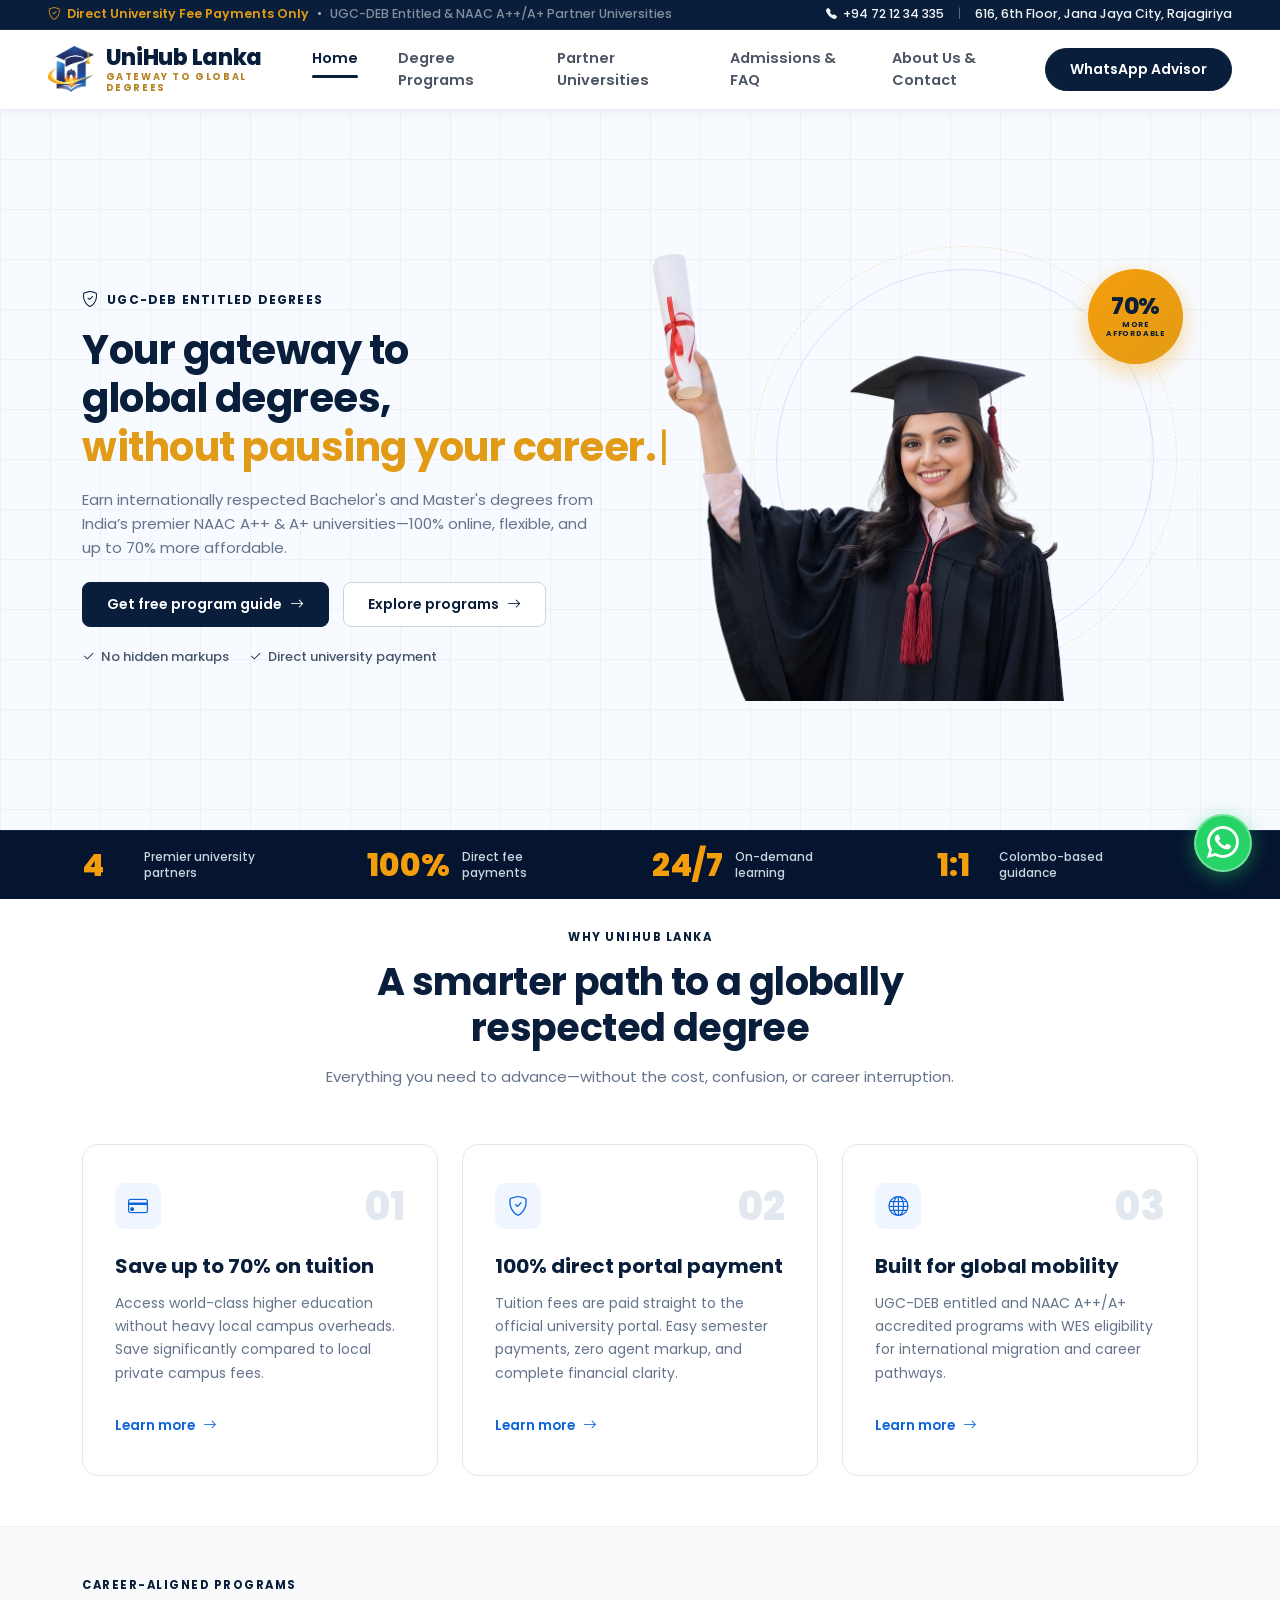
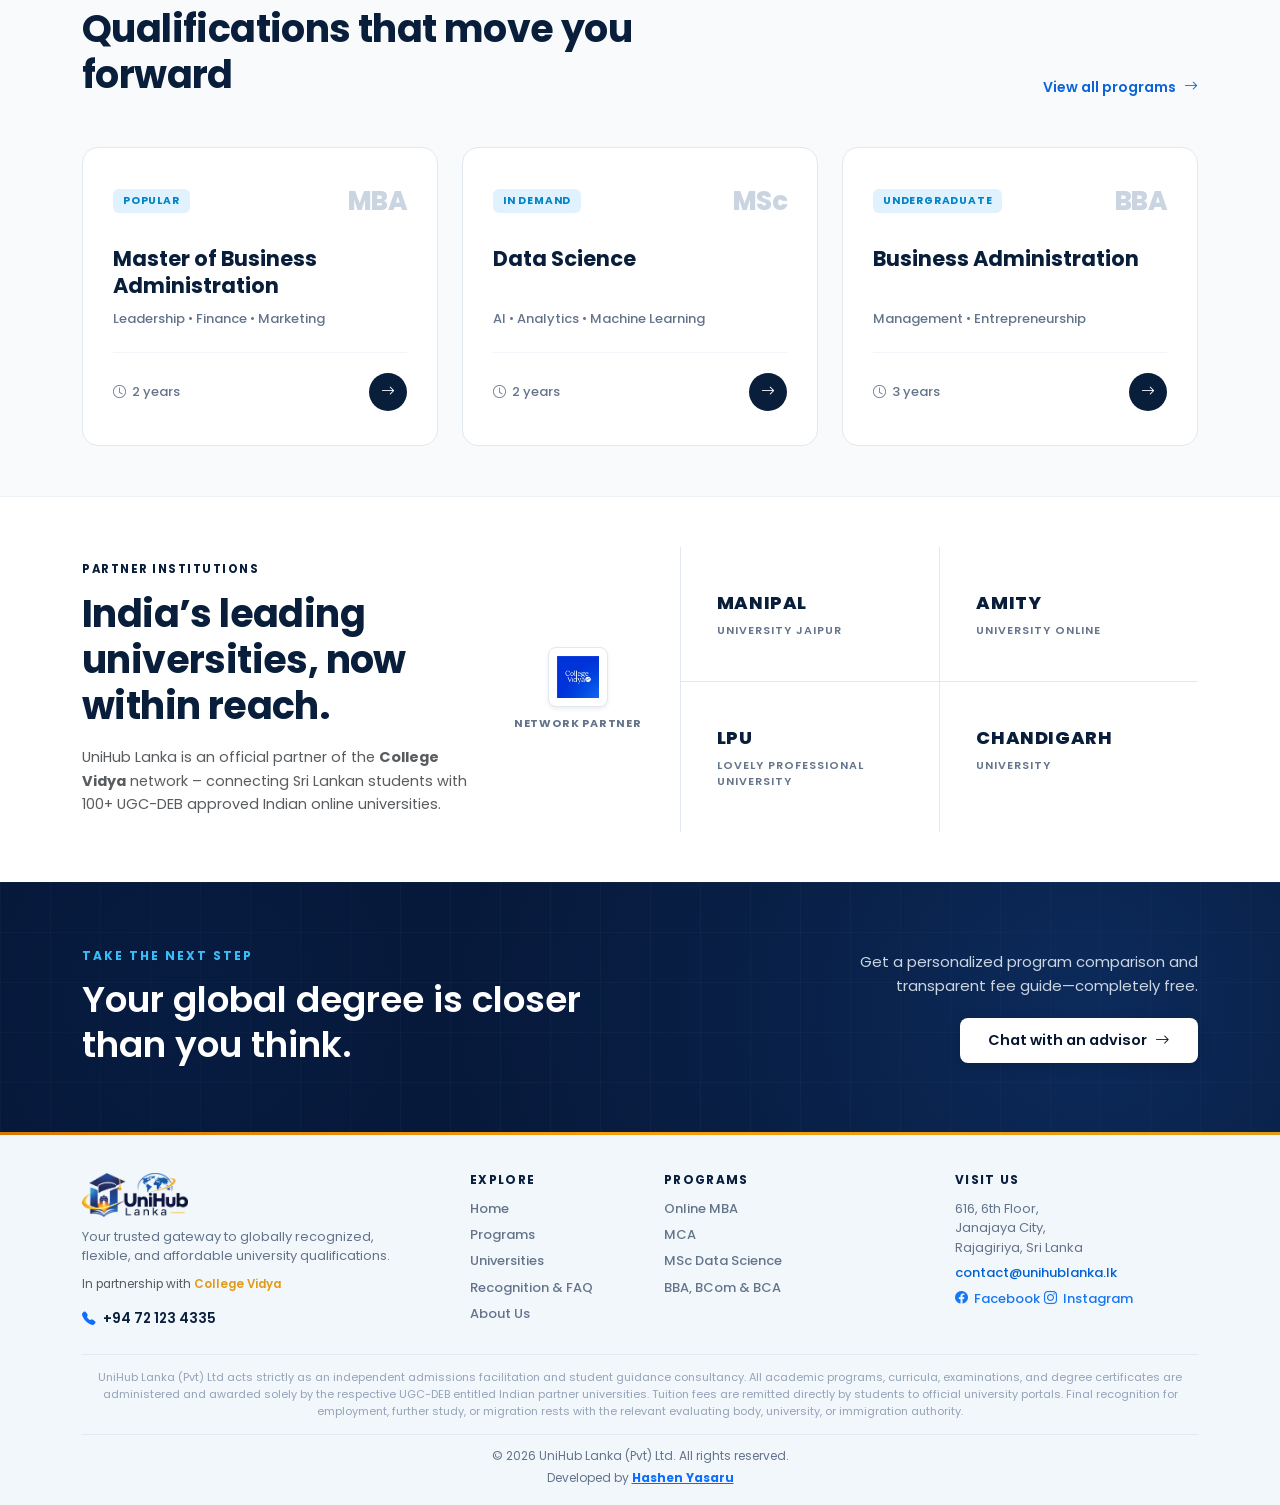
==== commit 7ec59eb5: "fc" ====
--- a/index.html
+++ b/index.html
@@ -192,7 +192,6 @@
        =================================================== -->
   <section class="home-why-section">
     <div class="container">
-
       <!-- Section Header -->
       <div class="text-center">
         <span class="home-section-tag">WHY UNIHUB LANKA</span>
@@ -217,8 +216,8 @@
               </div>
               <h3 class="why-card-title">Save up to 70% on tuition</h3>
               <p class="why-card-text">
-                Access world-class higher education without heavy local campus overheads or hidden administrative
-                markups.
+                Access world-class higher education without heavy local campus overheads. Save significantly compared to
+                local private campus fees.
               </p>
             </div>
             <div>
@@ -239,10 +238,10 @@
                 </div>
                 <div class="why-watermark">02</div>
               </div>
-              <h3 class="why-card-title">Pay the university directly</h3>
+              <h3 class="why-card-title">100% direct portal payment</h3>
               <p class="why-card-text">
-                Your fees go straight to the official university portal. Zero intermediary financial risk, complete
-                clarity.
+                Tuition fees are paid straight to the official university portal. Easy semester payments, zero agent
+                markup, and complete financial clarity.
               </p>
             </div>
             <div>
@@ -265,7 +264,8 @@
               </div>
               <h3 class="why-card-title">Built for global mobility</h3>
               <p class="why-card-text">
-                UGC-DEB entitled, NAAC accredited programs suitable for WES and international credential evaluation.
+                UGC-DEB entitled and NAAC A++/A+ accredited programs with WES eligibility for international migration
+                and career pathways.
               </p>
             </div>
             <div>
@@ -377,16 +377,32 @@
        =================================================== -->
   <section class="home-partners-section">
     <div class="container">
-      <div class="row align-items-center g-5">
+      <div class="home-partners-wrapper">
 
         <!-- Left Heading Column -->
-        <div class="col-lg-5 col-12">
+        <div class="home-partners-text">
           <span class="home-section-tag">PARTNER INSTITUTIONS</span>
           <h2 class="home-section-title">India’s leading universities, now within reach.</h2>
+          <p class="text-muted mt-3 mb-0" style="font-size: 14.5px; line-height: 1.65;">
+            UniHub Lanka is an official partner of the <strong>College Vidya</strong> network – connecting Sri Lankan
+            students with 100+ UGC-DEB approved Indian online universities.
+          </p>
+        </div>
+
+        <!-- Center Partner Badge -->
+        <div class="home-partners-badge">
+          <a href="https://collegevidya.in/partner-online-courses/?source_campaign=Influencer&campaign_name=INF8800&ad_group_name=email&ads_name=3286&partner_type=LOM&gad_source=1"
+            target="_blank" rel="noopener noreferrer" class="d-inline-block p-2 bg-white rounded-3 shadow-sm"
+            style="border: 1px solid #E2E8F0; box-shadow: 0 4px 16px rgba(15, 23, 42, 0.08); transition: transform 0.2s ease;">
+            <img src="assest/collage-vidya.png" alt="College Vidya – Partner Network"
+              style="height: 42px; width: auto; object-fit: contain; display: block;">
+          </a>
+          <span class="fw-bold mt-2 text-uppercase text-nowrap"
+            style="font-size: 11px; letter-spacing: 0.8px; color: #64748B;">Network Partner</span>
         </div>
 
         <!-- Right 2x2 University Grid -->
-        <div class="col-lg-7 col-12">
+        <div class="home-partners-grid">
           <div class="partner-grid-box">
 
             <!-- Manipal -->
@@ -462,6 +478,12 @@
           </a>
           <p class="footer-brand-desc">
             Your trusted gateway to globally recognized, flexible, and affordable university qualifications.
+          </p>
+          <p class="small text-muted mt-2 mb-3">
+            In partnership with <a
+              href="https://collegevidya.in/partner-online-courses/?source_campaign=Influencer&campaign_name=INF8800&ad_group_name=email&ads_name=3286&partner_type=LOM&gad_source=1"
+              target="_blank" rel="noopener noreferrer" class="text-decoration-none fw-semibold"
+              style="color: var(--accent-gold);">College Vidya</a>
           </p>
           <div>
             <a href="tel:+94721234335" class="footer-contact-item">
@@ -508,6 +530,10 @@
             <a href="https://www.facebook.com/p/UniHub-Lanka-61596291643343/" target="_blank" rel="noopener noreferrer"
               class="footer-fb-link">
               <i class="bi bi-facebook"></i> Facebook
+            </a>
+            <a href="https://www.instagram.com/unihub_lanka?fqnt=M2hlaXMzdmpxa2N1" target="_blank"
+              rel="noopener noreferrer" class="footer-fb-link">
+              <i class="bi bi-instagram"></i> Instagram
             </a>
           </div>
         </div>
--- a/css/style.css
+++ b/css/style.css
@@ -695,17 +695,65 @@
   }
 }
 
+/* Segmented Control for Program Tabs on Mobile & Tablet */
+@media (max-width: 768px) {
+  .programs-tabs-nav {
+    display: flex !important;
+    flex-direction: row !important;
+    align-items: stretch !important;
+    gap: 6px !important;
+    padding: 6px !important;
+    width: 100% !important;
+    max-width: 100% !important;
+    box-sizing: border-box !important;
+    border-radius: 16px !important;
+    overflow: hidden !important;
+    margin: 0 !important;
+  }
+
+  .programs-tabs-nav .nav-item {
+    flex: 1 1 0 !important;
+    min-width: 0 !important;
+    margin: 0 !important;
+    padding: 0 !important;
+    display: flex !important;
+  }
+
+  .programs-tabs-nav .nav-link {
+    flex: 1 1 0 !important;
+    width: 100% !important;
+    min-width: 0 !important;
+    text-align: center !important;
+    display: flex !important;
+    align-items: center !important;
+    justify-content: center !important;
+    padding: 12px 8px !important;
+    min-height: 44px !important;
+    font-size: 14px !important;
+    border-radius: 12px !important;
+    margin: 0 !important;
+    transform: none !important;
+    border: none !important;
+    white-space: normal !important;
+    line-height: 1.25 !important;
+  }
+
+  .programs-tabs-nav .nav-link.active {
+    background-color: var(--primary-navy) !important;
+    color: #ffffff !important;
+    box-shadow: 0 3px 10px rgba(8, 30, 58, 0.25) !important;
+    margin: 0 !important;
+    transform: none !important;
+  }
+
+  .programs-tabs-nav .nav-link:not(.active) {
+    background-color: transparent !important;
+    color: #475569 !important;
+    box-shadow: none !important;
+  }
+}
+
 @media (max-width: 575.98px) {
-  .programs-tabs-nav {
-    width: 100%;
-    flex-direction: column;
-  }
-
-  .programs-tabs-nav .nav-link {
-    text-align: center;
-    padding: 8px 16px;
-  }
-
   .program-card-num {
     display: none;
   }
@@ -723,6 +771,22 @@
   .program-meta-list {
     flex-direction: column;
     gap: 12px;
+  }
+}
+
+@media (max-width: 480px) {
+  .programs-tabs-nav {
+    gap: 4px !important;
+    padding: 6px !important;
+  }
+
+  .programs-tabs-nav .tab-extra {
+    display: none !important;
+  }
+
+  .programs-tabs-nav .nav-link {
+    font-size: 13.5px !important;
+    padding: 10px 6px !important;
   }
 }
 
@@ -1179,7 +1243,7 @@
    11. CONTACT & CONSULTATION SECTION
    =================================================== */
 .contact-main-section {
-  padding: 85px 0 95px;
+  padding: 50px 0 95px;
   background-color: #ffffff;
 }
 
@@ -1948,6 +2012,61 @@
 
   .trust-strip-left {
     margin-bottom: 12px;
+  }
+}
+
+@media (max-width: 768px) {
+  .programs-hero {
+    padding: 56px 20px 40px !important;
+    min-height: auto !important;
+    height: auto !important;
+  }
+
+  .programs-hero-subtitle {
+    margin-bottom: 0 !important;
+  }
+
+  .univ-trust-strip {
+    padding: 28px 20px !important;
+  }
+
+  .univ-trust-strip .d-flex {
+    flex-direction: column !important;
+    align-items: center !important;
+    text-align: center !important;
+    gap: 12px !important;
+  }
+
+  .trust-strip-left {
+    flex-direction: column !important;
+    align-items: center !important;
+    text-align: center !important;
+    gap: 10px !important;
+    margin-bottom: 0 !important;
+  }
+
+  .trust-shield-icon {
+    font-size: 30px !important;
+    margin-bottom: 2px !important;
+  }
+
+  .trust-strip-title {
+    margin: 0 0 6px 0 !important;
+  }
+
+  .trust-strip-sub {
+    max-width: 34ch !important;
+    margin: 0 auto !important;
+    line-height: 1.5 !important;
+  }
+
+  .trust-strip-link {
+    display: inline-flex !important;
+    align-items: center !important;
+    justify-content: center !important;
+    min-height: 44px !important;
+    padding: 8px 16px !important;
+    margin-top: 4px !important;
   }
 }
 
@@ -2640,6 +2759,32 @@
   background-color: #ffffff;
 }
 
+.home-partners-wrapper {
+  display: flex;
+  align-items: center;
+  justify-content: space-between;
+  gap: 32px;
+}
+
+.home-partners-text {
+  flex: 1 1 38%;
+  min-width: 0;
+}
+
+.home-partners-badge {
+  flex: 0 0 auto;
+  display: flex;
+  flex-direction: column;
+  align-items: center;
+  text-align: center;
+  padding: 0 6px;
+}
+
+.home-partners-grid {
+  flex: 1 1 50%;
+  min-width: 0;
+}
+
 .partner-grid-box {
   display: grid;
   grid-template-columns: 1fr 1fr;
@@ -2701,6 +2846,21 @@
     padding: 70px 0;
   }
 
+  .home-partners-wrapper {
+    flex-direction: column;
+    align-items: flex-start;
+    gap: 36px;
+  }
+
+  .home-partners-text,
+  .home-partners-grid {
+    width: 100%;
+  }
+
+  .home-partners-badge {
+    align-self: center;
+  }
+
   .partner-grid-cell {
     padding: 30px 24px;
   }
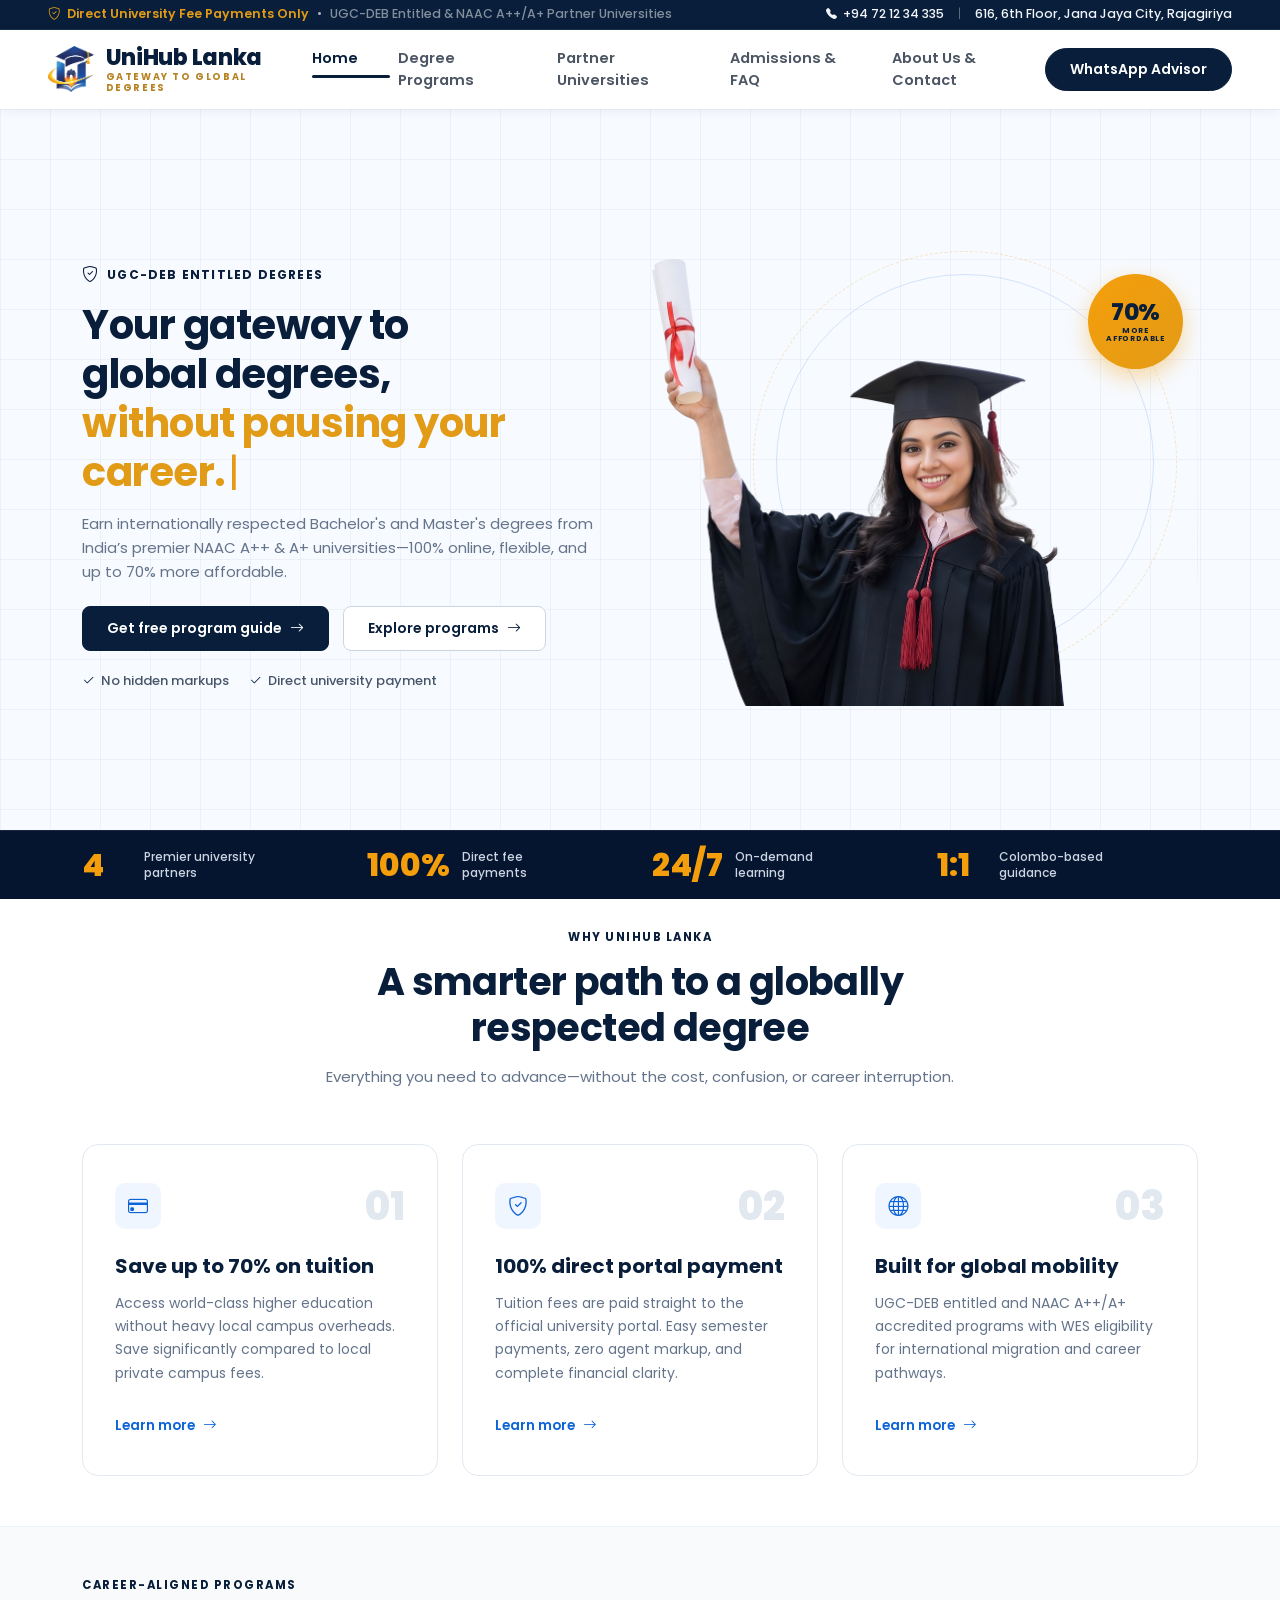
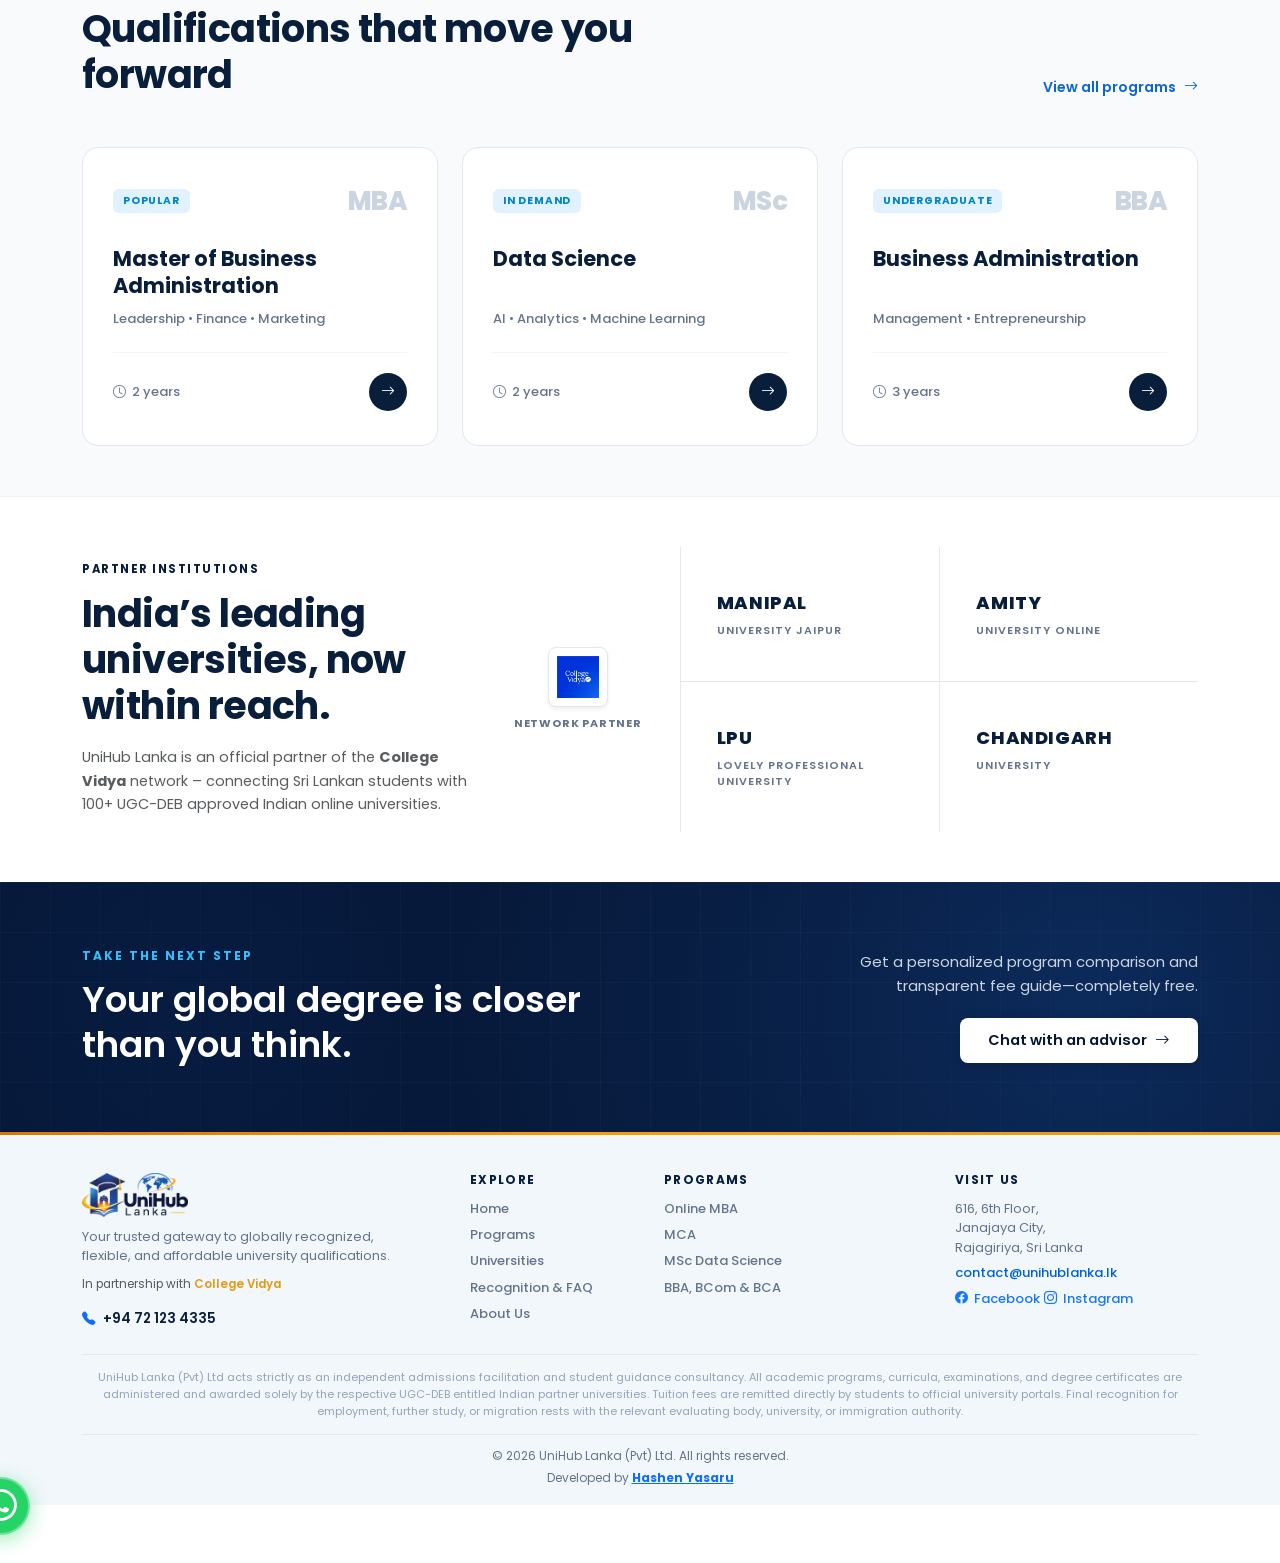
==== commit 17a2b26f: "final" ====
--- a/index.html
+++ b/index.html
@@ -19,6 +19,10 @@
 
   <!-- Custom CSS -->
   <link rel="stylesheet" href="css/style.css">
+  <!-- Animation System CSS -->
+  <link rel="stylesheet" href="css/animations.css">
+  <!-- JS-detection guard: runs before defer scripts so .js class is set instantly -->
+  <script>document.documentElement.classList.add('js');</script>
 </head>
 
 <body>
@@ -187,25 +191,23 @@
     </div>
   </section>
 
-  <!-- ===================================================
-       SECTION 2: WHY UNIHUB LANKA
-       =================================================== -->
+  <!-- Section 2: Why UniHub Lanka -->
   <section class="home-why-section">
     <div class="container">
       <!-- Section Header -->
       <div class="text-center">
-        <span class="home-section-tag">WHY UNIHUB LANKA</span>
-        <h2 class="home-section-title">A smarter path to a globally<br class="d-none d-md-block"> respected degree</h2>
-        <p class="home-section-subtitle">
+        <span class="home-section-tag" data-animate="fade-up">WHY UNIHUB LANKA</span>
+        <h2 class="home-section-title" data-animate="fade-up">A smarter path to a globally<br class="d-none d-md-block"> respected degree</h2>
+        <p class="home-section-subtitle" data-animate="fade-up">
           Everything you need to advance—without the cost, confusion, or career interruption.
         </p>
       </div>
 
       <!-- 3 Feature Cards -->
-      <div class="row g-4">
+      <div class="row g-4" data-stagger>
 
         <!-- Card 01 -->
-        <div class="col-lg-4 col-md-6">
+        <div class="col-lg-4 col-md-6" data-animate="fade-up">
           <div class="why-card">
             <div>
               <div class="why-card-top">
@@ -229,7 +231,7 @@
         </div>
 
         <!-- Card 02 -->
-        <div class="col-lg-4 col-md-6">
+        <div class="col-lg-4 col-md-6" data-animate="fade-up">
           <div class="why-card">
             <div>
               <div class="why-card-top">
@@ -253,7 +255,7 @@
         </div>
 
         <!-- Card 03 -->
-        <div class="col-lg-4 col-md-6">
+        <div class="col-lg-4 col-md-6" data-animate="fade-up">
           <div class="why-card">
             <div>
               <div class="why-card-top">
@@ -287,7 +289,7 @@
     <div class="container">
 
       <!-- Section Header -->
-      <div class="d-flex flex-column flex-md-row justify-content-between align-items-md-end gap-3 mb-5">
+      <div class="d-flex flex-column flex-md-row justify-content-between align-items-md-end gap-3 mb-5" data-animate="fade-up">
         <div>
           <span class="home-section-tag">CAREER-ALIGNED PROGRAMS</span>
           <h2 class="home-section-title mb-0">Qualifications that move you<br class="d-none d-md-block"> forward</h2>
@@ -300,10 +302,10 @@
       </div>
 
       <!-- 3 Program Cards -->
-      <div class="row g-4">
+      <div class="row g-4" data-stagger>
 
         <!-- Program 1: MBA -->
-        <div class="col-lg-4 col-md-6">
+        <div class="col-lg-4 col-md-6" data-animate="fade-up">
           <div class="home-program-card">
             <div>
               <div class="home-prog-top">
@@ -325,7 +327,7 @@
         </div>
 
         <!-- Program 2: MSc Data Science -->
-        <div class="col-lg-4 col-md-6">
+        <div class="col-lg-4 col-md-6" data-animate="fade-up">
           <div class="home-program-card">
             <div>
               <div class="home-prog-top">
@@ -347,7 +349,7 @@
         </div>
 
         <!-- Program 3: BBA -->
-        <div class="col-lg-4 col-md-6">
+        <div class="col-lg-4 col-md-6" data-animate="fade-up">
           <div class="home-program-card">
             <div>
               <div class="home-prog-top">
@@ -402,7 +404,7 @@
         </div>
 
         <!-- Right 2x2 University Grid -->
-        <div class="home-partners-grid">
+        <div class="home-partners-grid" data-animate="slide-right">
           <div class="partner-grid-box">
 
             <!-- Manipal -->
@@ -571,6 +573,8 @@
 
   <!-- Bootstrap 5 JS Bundle -->
   <script src="https://cdn.jsdelivr.net/npm/bootstrap@5.3.3/dist/js/bootstrap.bundle.min.js"></script>
+  <!-- Animation Engine -->
+  <script src="js/animations.js" defer></script>
 
   <!-- Typewriter Effect Script & Header Height Calculation -->
   <script>
--- a/css/style.css
+++ b/css/style.css
@@ -2155,9 +2155,10 @@
 }
 
 .typewriter-line {
-  display: inline-block;
-  white-space: nowrap;
+  display: inline;
+  white-space: normal;
   vertical-align: bottom;
+  overflow-wrap: break-word;
 }
 
 .typewriter-dynamic {
@@ -2886,4 +2887,187 @@
   .partner-grid-cell:nth-child(3) {
     border-bottom: 1px solid #e2e8f0;
   }
+}
+
+/* ===================================================
+   HOMEPAGE MOBILE RESPONSIVE (max-width: 768px)
+   =================================================== */
+@media (max-width: 768px) {
+
+  /* ---- Hero section: contain overflow ---- */
+  .home-hero-section {
+    overflow-x: clip;
+  }
+
+  /* ---- Hero content column ---- */
+  .hero-content-col {
+    padding-top: 20px;
+    padding-bottom: 0;
+  }
+
+  /* ---- Headline: wraps naturally, no forced nowrap ---- */
+  .home-hero-title {
+    font-size: clamp(22px, 7.5vw, 30px);
+    line-height: 1.18;
+    overflow-wrap: break-word;
+    word-break: break-word;
+  }
+
+  /* ---- Typewriter span: allow wrap on mobile ---- */
+  .typewriter-line {
+    display: inline;
+    white-space: normal;
+    overflow-wrap: break-word;
+  }
+
+  /* ---- Subtext ---- */
+  .home-hero-subtext {
+    font-size: clamp(14px, 4vw, 16px);
+    max-width: 100%;
+    margin-bottom: 18px;
+  }
+
+  /* ---- Buttons: stack full-width ---- */
+  .home-hero-btns {
+    flex-direction: column;
+    width: 100%;
+    gap: 10px;
+    margin-bottom: 16px;
+  }
+
+  .btn-hero-primary,
+  .btn-hero-secondary {
+    width: 100%;
+    justify-content: center;
+    min-height: 50px;
+    font-size: 15px;
+  }
+
+  /* ---- Trust checks ---- */
+  .hero-trust-checks {
+    font-size: 13px;
+    gap: 12px;
+  }
+
+  /* ---- Hero visual: prevent bleed ---- */
+  .home-hero-visual {
+    overflow: hidden;
+    max-width: 100%;
+    position: relative;
+  }
+
+  /* ---- Graduate photo ---- */
+  .hero-student-img {
+    max-width: 100%;
+    max-height: none;
+    height: auto;
+    display: block;
+    margin: 16px auto 0;
+    object-fit: contain;
+  }
+
+  /* ---- Background ring: contained, centered ---- */
+  .hero-ring-back {
+    position: absolute;
+    width: min(80vw, 280px) !important;
+    height: min(80vw, 280px) !important;
+    right: 50%;
+    transform: translateX(50%);
+    top: 10px;
+  }
+
+  /* ---- 70% badge: smaller, stays in viewport ---- */
+  .hero-floating-badge {
+    width: 72px !important;
+    height: 72px !important;
+    top: 8px;
+    right: 8px;
+  }
+
+  .floating-badge-percent {
+    font-size: 17px !important;
+  }
+
+  .floating-badge-label {
+    font-size: 6px !important;
+  }
+
+  /* ---- Stats strip ---- */
+  .hero-stats-strip {
+    padding: 20px 16px;
+  }
+
+  .stat-number {
+    font-size: 26px;
+  }
+
+  .stat-label {
+    font-size: 11px;
+  }
+
+  .hero-stat-item {
+    gap: 8px;
+  }
+
+  /* ---- Why section cards ---- */
+  .why-card {
+    padding: 24px 20px;
+  }
+
+  .why-card-title {
+    font-size: 18px;
+  }
+
+  .why-card-text {
+    font-size: 14px;
+    margin-bottom: 20px;
+  }
+
+  .why-card-link {
+    min-height: 44px;
+    display: inline-flex;
+    align-items: center;
+  }
+
+  /* ---- Partner institutions: single column ---- */
+  .home-partners-wrapper {
+    flex-direction: column;
+    align-items: flex-start;
+    gap: 28px;
+  }
+
+  .home-partners-text,
+  .home-partners-grid {
+    width: 100%;
+  }
+
+  .home-partners-badge {
+    align-self: center;
+  }
+
+  .partner-grid-cell {
+    padding: 24px 18px;
+  }
+
+  /* ---- WhatsApp floating button ---- */
+  .floating-whatsapp {
+    width: 50px;
+    height: 50px;
+    right: 14px;
+    bottom: calc(14px + env(safe-area-inset-bottom));
+    font-size: 26px;
+  }
+
+  /* ---- Footer bottom padding (WhatsApp button clearance) ---- */
+  .site-footer,
+  footer {
+    padding-bottom: 80px;
+  }
+
+  /* ---- Top bar: readable on small screens ---- */
+  .top-bar {
+    font-size: 12px;
+    padding: 8px 14px;
+    text-align: center;
+  }
 }
--- a/css/animations.css
+++ b/css/animations.css
@@ -0,0 +1,291 @@
+/* =====================================================
+   UniHub Lanka – Shared Animation System
+   animations.css  |  v1.0
+   Only animates: opacity, transform (GPU-safe)
+   CLS = 0: animated elements keep their space via
+   visibility rather than display:none
+   ===================================================== */
+
+/* ── 0. JS-detection guard ──────────────────────────── */
+/* When JS loads, <html> gets class="js".
+   Only then do we hide not-yet-visible elements.
+   Without JS → everything shows immediately.             */
+
+/* ── 1. Page-load animations (always fire, no JS needed) */
+
+/* Body fade-in */
+body {
+  animation: agy-body-in 400ms ease both;
+}
+
+/* Navbar slide-down */
+.main-navbar {
+  animation: agy-nav-in 500ms cubic-bezier(0.22, 1, 0.36, 1) both;
+}
+
+/* Top bar fade */
+.top-bar {
+  animation: agy-fade-in 500ms 80ms ease both;
+}
+
+@keyframes agy-body-in {
+  from { opacity: 0; }
+  to   { opacity: 1; }
+}
+
+@keyframes agy-nav-in {
+  from { opacity: 0; transform: translateY(-12px); }
+  to   { opacity: 1; transform: translateY(0); }
+}
+
+@keyframes agy-fade-in {
+  from { opacity: 0; }
+  to   { opacity: 1; }
+}
+
+/* ── 2. Hero stagger (index.html home hero) ─────────── */
+/* Elements use --hero-delay CSS var set inline           */
+
+.hero-entitled-badge,
+.home-hero-title,
+.home-hero-subtext,
+.home-hero-btns,
+.hero-trust-checks {
+  animation: agy-hero-up 600ms cubic-bezier(0.22, 1, 0.36, 1) both;
+  animation-delay: var(--hero-delay, 0ms);
+}
+
+.hero-entitled-badge  { --hero-delay: 120ms; }
+.home-hero-title      { --hero-delay: 210ms; }
+.home-hero-subtext    { --hero-delay: 300ms; }
+.home-hero-btns       { --hero-delay: 390ms; }
+.hero-trust-checks    { --hero-delay: 480ms; }
+
+/* Graduate photo: fade + scale + translateX (desktop) / Y (mobile) */
+.hero-visual-col {
+  animation: agy-hero-photo-desk 800ms 350ms cubic-bezier(0.22, 1, 0.36, 1) both;
+}
+
+@media (max-width: 991.98px) {
+  .hero-visual-col {
+    animation-name: agy-hero-photo-mob;
+  }
+}
+
+/* 70% badge: pop-in after photo, then float loop */
+.hero-floating-badge {
+  animation:
+    agy-badge-popin 500ms 700ms cubic-bezier(0.34, 1.56, 0.64, 1) both,
+    agy-float-loop 4s 1200ms ease-in-out infinite;
+}
+
+/* Inner hero pages (programs-hero): simpler stagger */
+.hero-tag {
+  animation: agy-hero-up 600ms 100ms cubic-bezier(0.22, 1, 0.36, 1) both;
+}
+.programs-hero-title {
+  animation: agy-hero-up 600ms 200ms cubic-bezier(0.22, 1, 0.36, 1) both;
+}
+.programs-hero-subtitle {
+  animation: agy-hero-up 600ms 300ms cubic-bezier(0.22, 1, 0.36, 1) both;
+}
+
+@keyframes agy-hero-up {
+  from { opacity: 0; transform: translateY(20px); }
+  to   { opacity: 1; transform: translateY(0); }
+}
+
+@keyframes agy-hero-photo-desk {
+  from { opacity: 0; transform: scale(0.96) translateX(24px); }
+  to   { opacity: 1; transform: scale(1) translateX(0); }
+}
+
+@keyframes agy-hero-photo-mob {
+  from { opacity: 0; transform: scale(0.96) translateY(24px); }
+  to   { opacity: 1; transform: scale(1) translateY(0); }
+}
+
+@keyframes agy-badge-popin {
+  from { opacity: 0; transform: scale(0.6); }
+  to   { opacity: 1; transform: scale(1); }
+}
+
+@keyframes agy-float-loop {
+  0%, 100% { transform: translateY(0); }
+  50%       { transform: translateY(-6px); }
+}
+
+/* ── 3. Scroll-reveal utility classes ───────────────── */
+/* Under .js, hide before visible. No JS → always show. */
+
+.js [data-animate] {
+  opacity: 0;
+  /* preserve layout space */
+  transition:
+    opacity 600ms cubic-bezier(0.22, 1, 0.36, 1),
+    transform 600ms cubic-bezier(0.22, 1, 0.36, 1);
+}
+
+.js [data-animate="fade-up"]    { transform: translateY(28px); }
+.js [data-animate="fade-in"]    { transform: none; }
+.js [data-animate="slide-left"] { transform: translateX(-32px); }
+.js [data-animate="slide-right"]{ transform: translateX(32px); }
+.js [data-animate="zoom-in"]    { transform: scale(0.94); }
+
+/* On mobile: left/right → fade-up (no horizontal shift) */
+@media (max-width: 768px) {
+  .js [data-animate="slide-left"],
+  .js [data-animate="slide-right"] {
+    transform: translateY(28px);
+  }
+}
+
+/* Visible state (added by JS IntersectionObserver) */
+.js [data-animate].is-visible {
+  opacity: 1;
+  transform: none;
+  transition-delay: var(--delay, 0ms);
+}
+
+/* Stagger: children of [data-stagger] get --i via JS;
+   this sets the delay from the CSS var.               */
+.js [data-stagger] > [data-animate].is-visible {
+  transition-delay: calc(var(--i, 0) * 70ms);
+}
+
+/* ── 4. WhatsApp button: pop-in + pulse ring ─────────── */
+.floating-whatsapp {
+  animation: agy-wa-popin 500ms 1000ms cubic-bezier(0.34, 1.56, 0.64, 1) both;
+  position: relative;
+  z-index: 1;
+  overflow: visible;
+}
+
+/* Pulse ring on ::after (not on button itself) */
+.floating-whatsapp::after {
+  content: '';
+  position: absolute;
+  inset: 0;
+  border-radius: inherit;
+  background: inherit;
+  z-index: -1;
+  opacity: 0;
+  animation: agy-wa-pulse 4s 2s ease-out infinite;
+}
+
+@keyframes agy-wa-popin {
+  from { opacity: 0; transform: scale(0.5); }
+  to   { opacity: 1; transform: scale(1); }
+}
+
+@keyframes agy-wa-pulse {
+  0%   { transform: scale(1);   opacity: 0.5; }
+  60%  { transform: scale(1.55); opacity: 0; }
+  100% { transform: scale(1.55); opacity: 0; }
+}
+
+/* ── 5. Nav links: underline grows left-to-right ─────── */
+@media (hover: hover) {
+  .main-navbar .nav-link {
+    position: relative;
+  }
+  .main-navbar .nav-link::after {
+    content: '';
+    position: absolute;
+    bottom: 2px;
+    left: 0;
+    width: 100%;
+    height: 2px;
+    background: currentColor;
+    transform: scaleX(0);
+    transform-origin: left center;
+    transition: transform 220ms ease;
+  }
+  .main-navbar .nav-link:hover::after,
+  .main-navbar .nav-link.active::after {
+    transform: scaleX(1);
+  }
+
+  /* Button micro-interactions */
+  .btn-hero-primary,
+  .btn-hero-secondary,
+  .btn-whatsapp-advisor {
+    transition: transform 200ms ease, box-shadow 200ms ease !important;
+  }
+  .btn-hero-primary:hover,
+  .btn-hero-secondary:hover,
+  .btn-whatsapp-advisor:hover {
+    transform: translateY(-2px) !important;
+  }
+  .btn-hero-primary:active,
+  .btn-hero-secondary:active {
+    transform: scale(0.98) !important;
+  }
+
+  /* Arrow icon nudge on hover */
+  .btn-hero-primary:hover .bi-arrow-right,
+  .btn-hero-secondary:hover .bi-arrow-right,
+  .why-card-link:hover .bi-arrow-right,
+  .home-prog-arrow-btn:hover .bi-arrow-right,
+  .trust-strip-link:hover .bi-arrow-right {
+    transform: translateX(4px);
+    transition: transform 200ms ease;
+  }
+
+  /* University logo box scale */
+  .univ-logo-box {
+    transition: transform 220ms ease !important;
+  }
+  .univ-card:hover .univ-logo-box {
+    transform: scale(1.03) !important;
+  }
+}
+
+/* ── 6. Mobile menu: slide-fade in ──────────────────── */
+.navbar-collapse.collapsing {
+  transition: height 250ms ease !important;
+}
+/* Stagger nav items when menu opens */
+#unihubNavbar.show .nav-item {
+  animation: agy-hero-up 280ms cubic-bezier(0.22, 1, 0.36, 1) both;
+}
+#unihubNavbar.show .nav-item:nth-child(1) { animation-delay: 40ms; }
+#unihubNavbar.show .nav-item:nth-child(2) { animation-delay: 90ms; }
+#unihubNavbar.show .nav-item:nth-child(3) { animation-delay: 140ms; }
+#unihubNavbar.show .nav-item:nth-child(4) { animation-delay: 190ms; }
+#unihubNavbar.show .nav-item:nth-child(5) { animation-delay: 240ms; }
+
+/* ── 7. Tab content fade on switch ──────────────────── */
+.tab-pane.show.active {
+  animation: agy-tab-in 200ms ease both;
+}
+@keyframes agy-tab-in {
+  from { opacity: 0; transform: translateY(10px); }
+  to   { opacity: 1; transform: translateY(0); }
+}
+
+/* ── 8. Stats bar count-up: no special CSS needed ────── */
+/* JS handles count-up via IntersectionObserver          */
+
+/* ── 9. prefers-reduced-motion: show everything instantly */
+@media (prefers-reduced-motion: reduce) {
+  *,
+  *::before,
+  *::after {
+    animation-duration: 0.001ms !important;
+    animation-delay: 0.001ms !important;
+    animation-iteration-count: 1 !important;
+    transition-duration: 0.001ms !important;
+    transition-delay: 0.001ms !important;
+  }
+
+  .js [data-animate] {
+    opacity: 1 !important;
+    transform: none !important;
+  }
+}
+
+/* ── 10. Overflow guard (prevent translateX bleed) ───── */
+body {
+  overflow-x: clip;
+}
